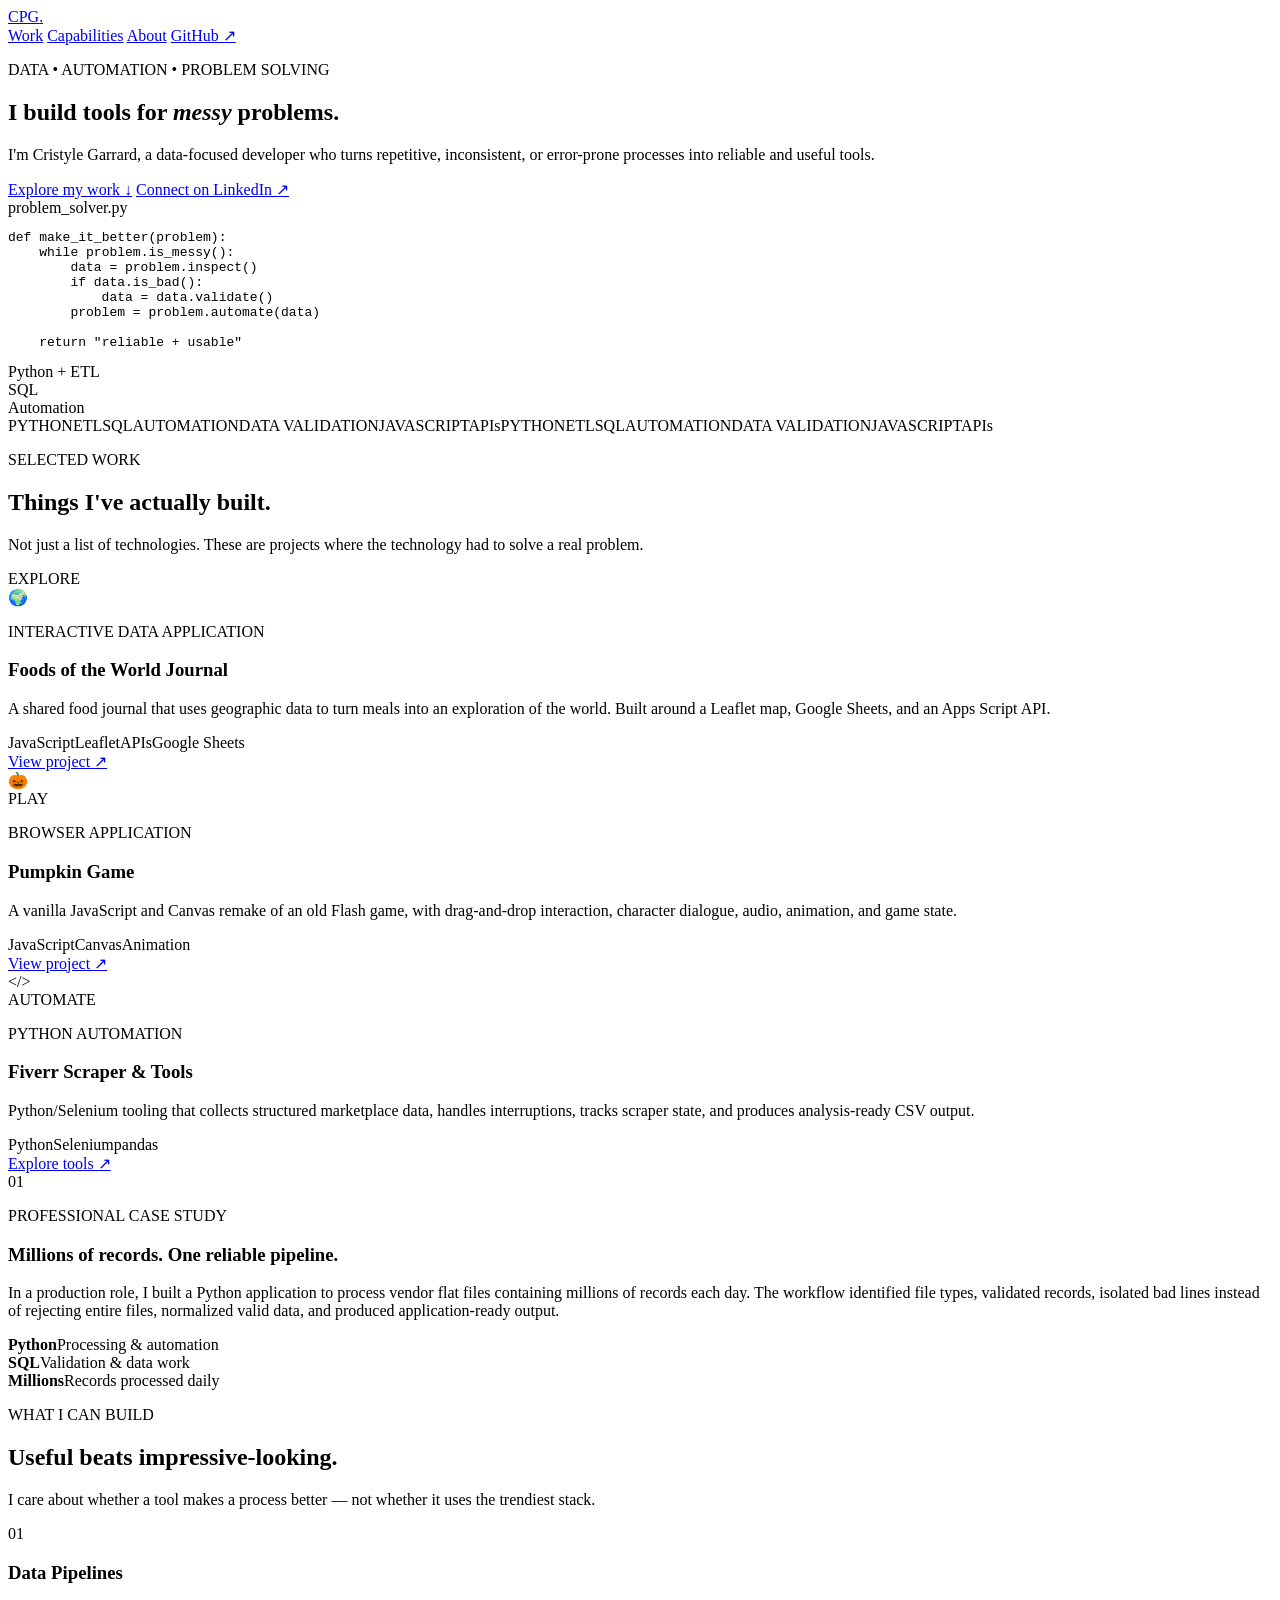
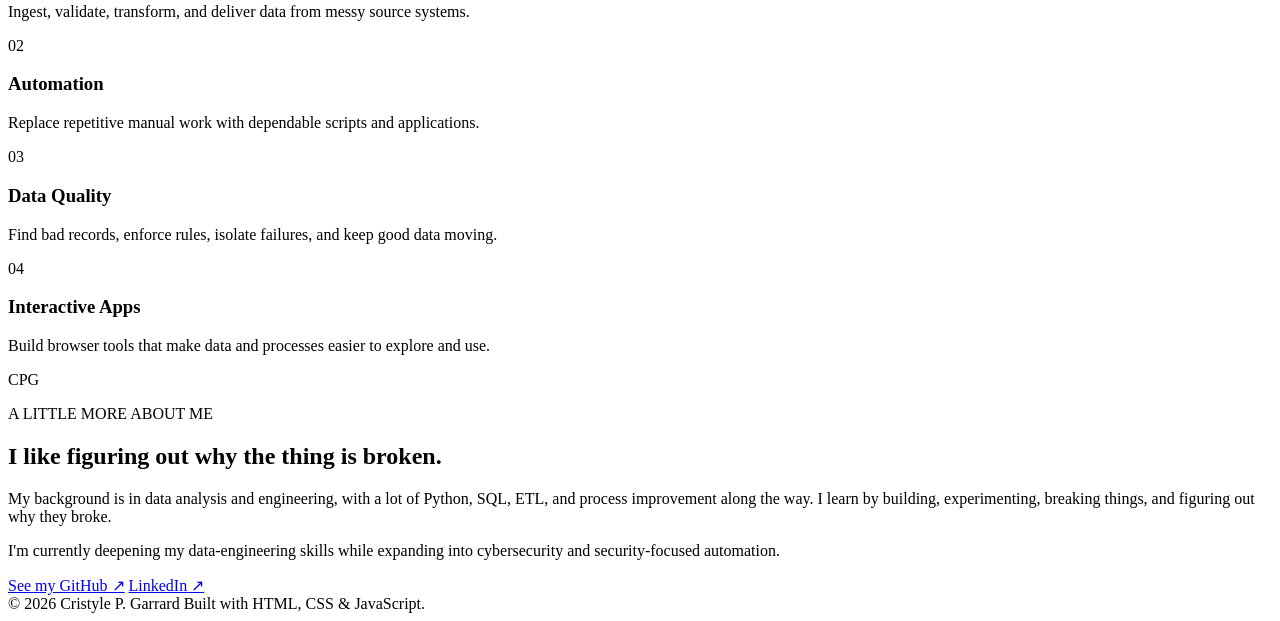
==== index.html @ 69b1bfc8 "Build initial portfolio website structure" ====
<!DOCTYPE html>
<html lang="en">
<head>
  <meta charset="UTF-8">
  <meta name="viewport" content="width=device-width, initial-scale=1.0">
  <meta name="description" content="Portfolio of Cristyle P. Garrard — data engineering, Python, SQL, automation, and interactive applications.">
  <title>Cristyle P. Garrard | Data Engineering & Automation</title>
  <link rel="stylesheet" href="style.css">
</head>
<body>
  <header class="site-header">
    <nav class="nav container" aria-label="Main navigation">
      <a class="brand" href="#top">CPG<span>.</span></a>
      <div class="nav-links">
        <a href="#work">Work</a>
        <a href="#capabilities">Capabilities</a>
        <a href="#about">About</a>
        <a href="https://github.com/CristylePGarrard" target="_blank" rel="noreferrer">GitHub ↗</a>
      </div>
    </nav>
  </header>

  <main id="top">
    <section class="hero container">
      <div class="hero-copy">
        <p class="eyebrow">DATA • AUTOMATION • PROBLEM SOLVING</p>
        <h1>I build tools for <em>messy</em> problems.</h1>
        <p class="hero-text">
          I'm Cristyle Garrard, a data-focused developer who turns repetitive,
          inconsistent, or error-prone processes into reliable and useful tools.
        </p>
        <div class="hero-actions">
          <a class="button primary" href="#work">Explore my work <span>↓</span></a>
          <a class="button secondary" href="https://www.linkedin.com/in/cristylegarrard/" target="_blank" rel="noreferrer">Connect on LinkedIn ↗</a>
        </div>
      </div>

      <div class="hero-visual" aria-hidden="true">
        <div class="terminal">
          <div class="terminal-bar"><i></i><i></i><i></i><span>problem_solver.py</span></div>
          <pre><code><span class="muted">def</span> <span class="function">make_it_better</span>(problem):
    <span class="keyword">while</span> problem.is_messy():
        data = problem.<span class="function">inspect</span>()
        <span class="keyword">if</span> data.is_bad():
            data = data.<span class="function">validate</span>()
        problem = problem.<span class="function">automate</span>(data)

    <span class="keyword">return</span> <span class="string">"reliable + usable"</span></code></pre>
        </div>
        <div class="floating-chip chip-one">Python + ETL</div>
        <div class="floating-chip chip-two">SQL</div>
        <div class="floating-chip chip-three">Automation</div>
      </div>
    </section>

    <section class="ticker" aria-label="Skills">
      <div class="ticker-track">
        <span>PYTHON</span><span>ETL</span><span>SQL</span><span>AUTOMATION</span><span>DATA VALIDATION</span><span>JAVASCRIPT</span><span>APIs</span><span>PYTHON</span><span>ETL</span><span>SQL</span><span>AUTOMATION</span><span>DATA VALIDATION</span><span>JAVASCRIPT</span><span>APIs</span>
      </div>
    </section>

    <section id="work" class="section container">
      <div class="section-heading">
        <p class="eyebrow">SELECTED WORK</p>
        <h2>Things I've actually built.</h2>
        <p>Not just a list of technologies. These are projects where the technology had to solve a real problem.</p>
      </div>

      <div class="project-grid">
        <article class="project-card project-featured">
          <div class="project-art world-art">
            <span class="art-label">EXPLORE</span>
            <div class="map-dots"><span></span><span></span><span></span><span></span><span></span></div>
            <div class="project-icon">🌍</div>
          </div>
          <div class="project-content">
            <p class="project-type">INTERACTIVE DATA APPLICATION</p>
            <h3>Foods of the World Journal</h3>
            <p>A shared food journal that uses geographic data to turn meals into an exploration of the world. Built around a Leaflet map, Google Sheets, and an Apps Script API.</p>
            <div class="tags"><span>JavaScript</span><span>Leaflet</span><span>APIs</span><span>Google Sheets</span></div>
            <a href="https://github.com/CristylePGarrard/FoodsOfTheWorld_Journal" target="_blank" rel="noreferrer" class="text-link">View project <span>↗</span></a>
          </div>
        </article>

        <article class="project-card">
          <div class="project-art pumpkin-art"><div class="project-icon">🎃</div><span class="art-label">PLAY</span></div>
          <div class="project-content">
            <p class="project-type">BROWSER APPLICATION</p>
            <h3>Pumpkin Game</h3>
            <p>A vanilla JavaScript and Canvas remake of an old Flash game, with drag-and-drop interaction, character dialogue, audio, animation, and game state.</p>
            <div class="tags"><span>JavaScript</span><span>Canvas</span><span>Animation</span></div>
            <a href="https://github.com/CristylePGarrard/pumpkin-game" target="_blank" rel="noreferrer" class="text-link">View project <span>↗</span></a>
          </div>
        </article>

        <article class="project-card">
          <div class="project-art python-art"><div class="code-symbol">&lt;/&gt;</div><span class="art-label">AUTOMATE</span></div>
          <div class="project-content">
            <p class="project-type">PYTHON AUTOMATION</p>
            <h3>Fiverr Scraper & Tools</h3>
            <p>Python/Selenium tooling that collects structured marketplace data, handles interruptions, tracks scraper state, and produces analysis-ready CSV output.</p>
            <div class="tags"><span>Python</span><span>Selenium</span><span>pandas</span></div>
            <a href="https://github.com/CristylePGarrard/Portfolio/tree/feature/portfolio-website/python_automation" target="_blank" rel="noreferrer" class="text-link">Explore tools <span>↗</span></a>
          </div>
        </article>
      </div>

      <div class="case-study">
        <div class="case-number">01</div>
        <div>
          <p class="project-type">PROFESSIONAL CASE STUDY</p>
          <h3>Millions of records. One reliable pipeline.</h3>
          <p>
            In a production role, I built a Python application to process vendor flat files
            containing millions of records each day. The workflow identified file types,
            validated records, isolated bad lines instead of rejecting entire files,
            normalized valid data, and produced application-ready output.
          </p>
          <div class="case-stats">
            <div><strong>Python</strong><span>Processing & automation</span></div>
            <div><strong>SQL</strong><span>Validation & data work</span></div>
            <div><strong>Millions</strong><span>Records processed daily</span></div>
          </div>
        </div>
      </div>
    </section>

    <section id="capabilities" class="dark-section">
      <div class="container">
        <div class="section-heading light">
          <p class="eyebrow">WHAT I CAN BUILD</p>
          <h2>Useful beats impressive-looking.</h2>
          <p>I care about whether a tool makes a process better — not whether it uses the trendiest stack.</p>
        </div>
        <div class="capability-grid">
          <div class="capability"><span>01</span><h3>Data Pipelines</h3><p>Ingest, validate, transform, and deliver data from messy source systems.</p></div>
          <div class="capability"><span>02</span><h3>Automation</h3><p>Replace repetitive manual work with dependable scripts and applications.</p></div>
          <div class="capability"><span>03</span><h3>Data Quality</h3><p>Find bad records, enforce rules, isolate failures, and keep good data moving.</p></div>
          <div class="capability"><span>04</span><h3>Interactive Apps</h3><p>Build browser tools that make data and processes easier to explore and use.</p></div>
        </div>
      </div>
    </section>

    <section id="about" class="section container about">
      <div class="about-marker">CPG</div>
      <div>
        <p class="eyebrow">A LITTLE MORE ABOUT ME</p>
        <h2>I like figuring out why the thing is broken.</h2>
        <p>
          My background is in data analysis and engineering, with a lot of Python,
          SQL, ETL, and process improvement along the way. I learn by building,
          experimenting, breaking things, and figuring out why they broke.
        </p>
        <p>
          I'm currently deepening my data-engineering skills while expanding into
          cybersecurity and security-focused automation.
        </p>
        <div class="about-links">
          <a class="button primary" href="https://github.com/CristylePGarrard" target="_blank" rel="noreferrer">See my GitHub ↗</a>
          <a class="button secondary" href="https://www.linkedin.com/in/cristylegarrard/" target="_blank" rel="noreferrer">LinkedIn ↗</a>
        </div>
      </div>
    </section>
  </main>

  <footer class="footer">
    <div class="container footer-inner">
      <span>© 2026 Cristyle P. Garrard</span>
      <span>Built with HTML, CSS & JavaScript.</span>
    </div>
  </footer>
  <script src="script.js"></script>
</body>
</html>
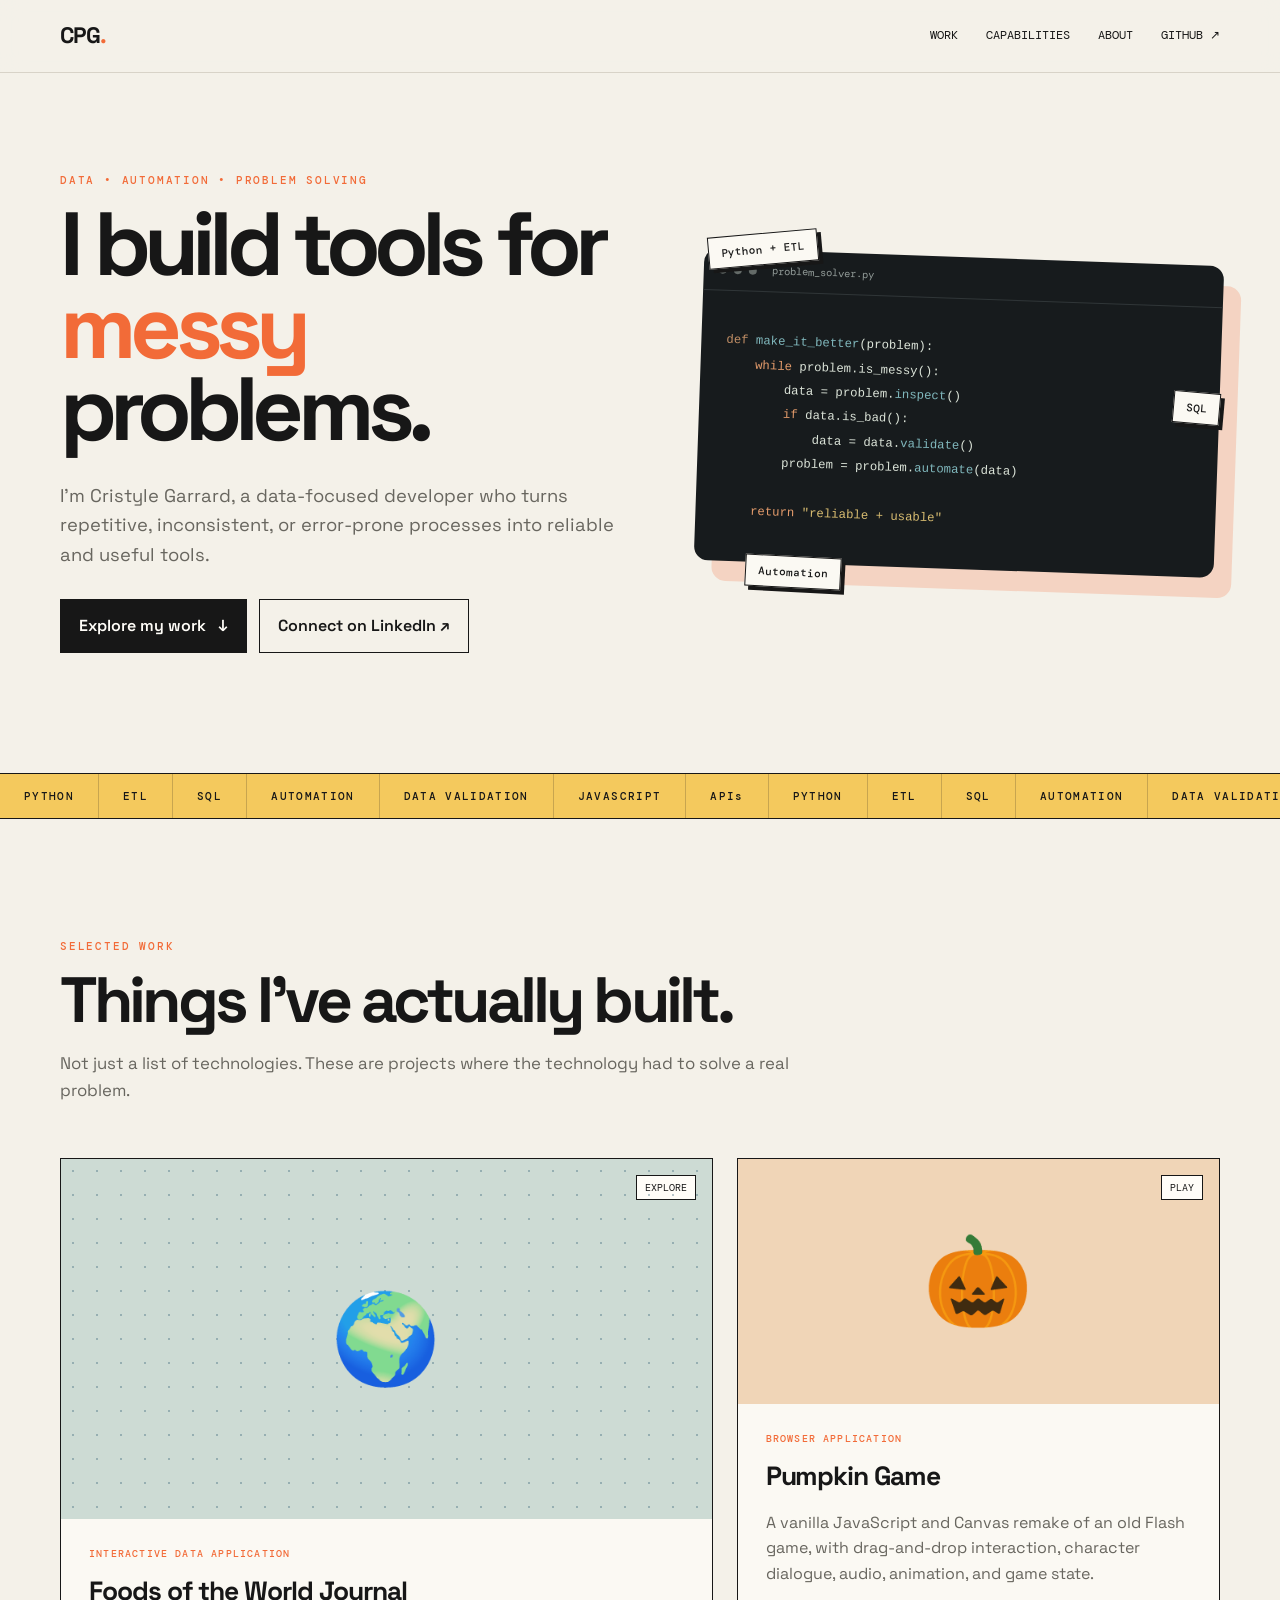
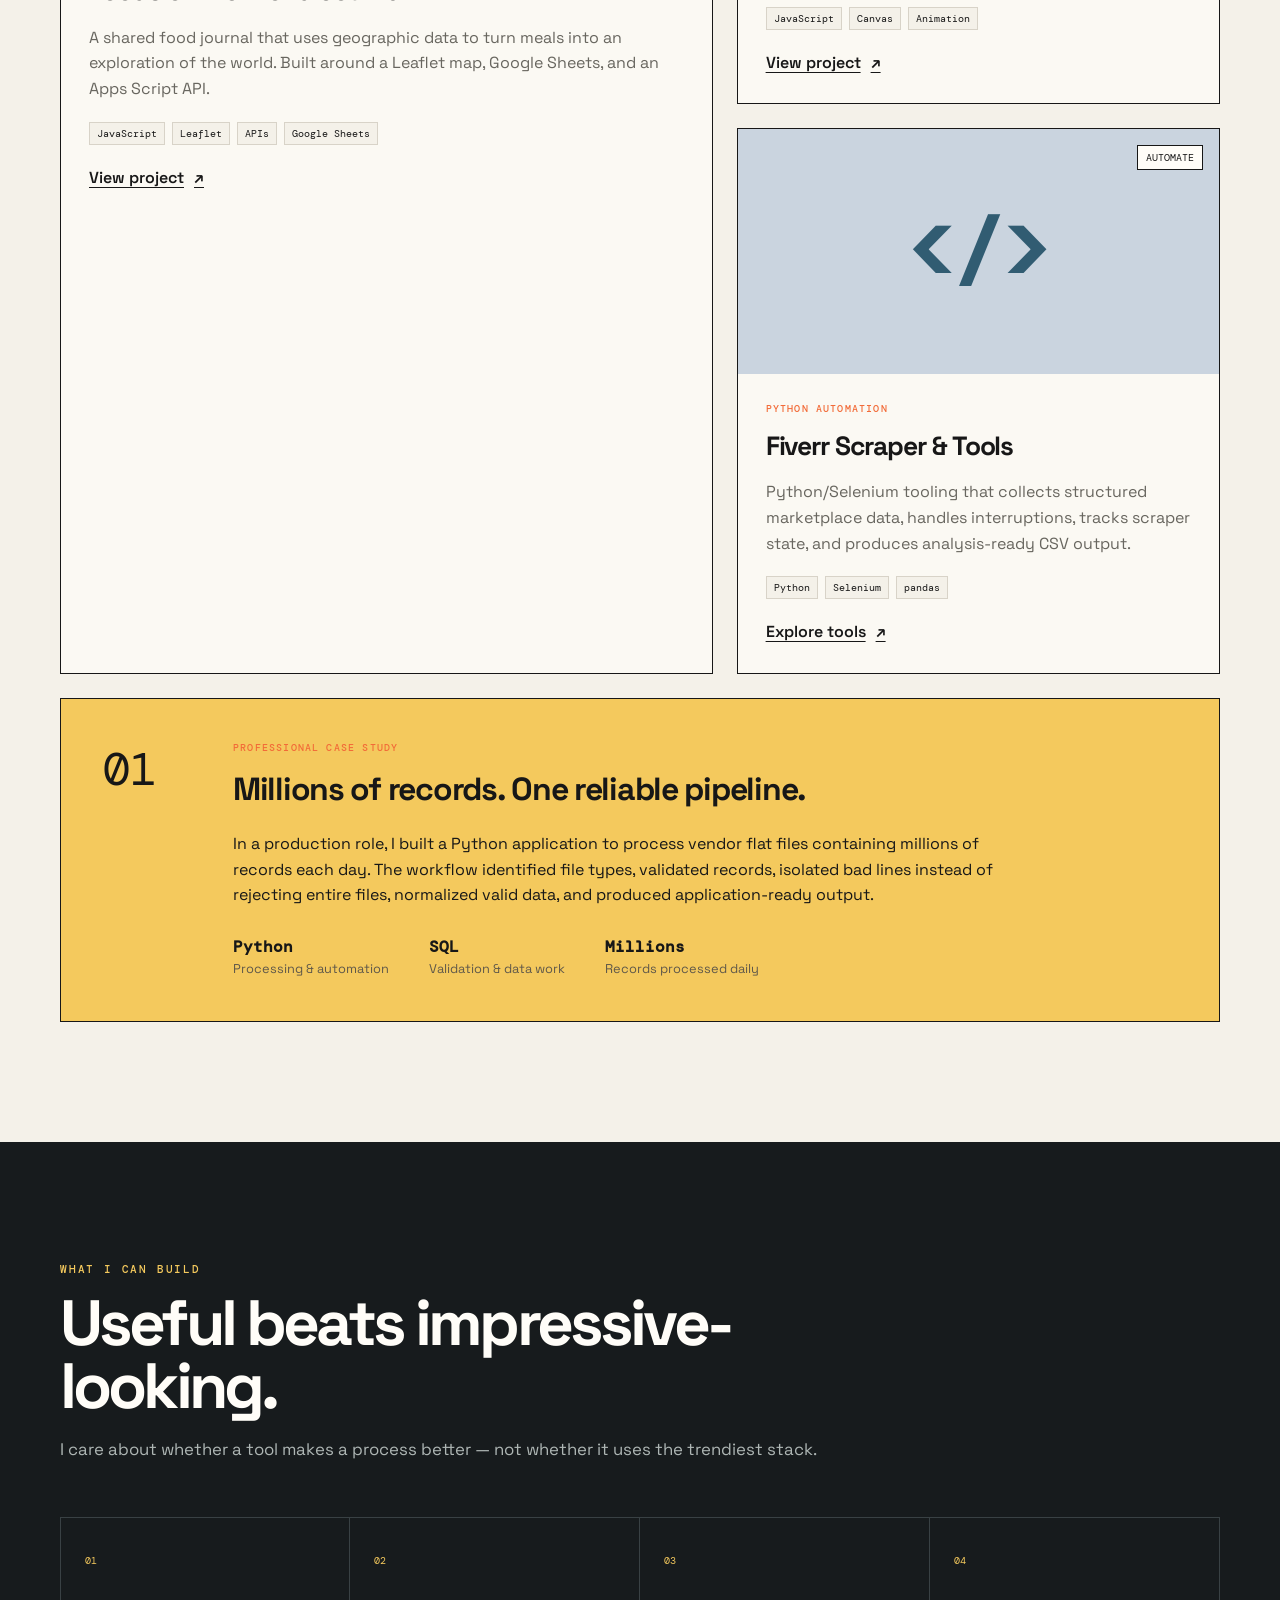
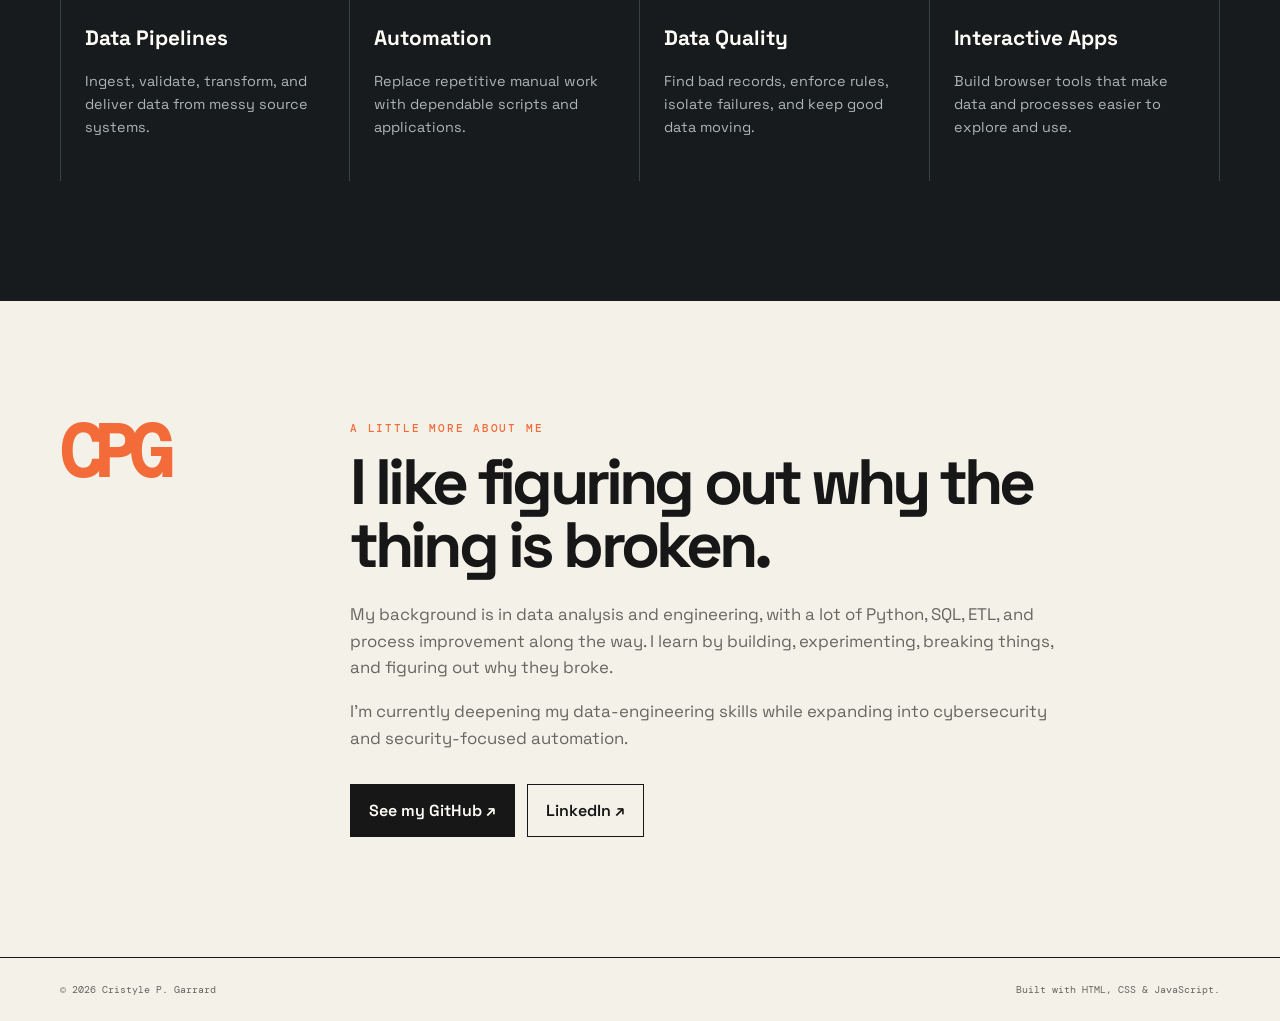
==== commit 45daa094: "Update index.html updated foods of the world with link to gitpages instead of repo" ====
--- a/index.html
+++ b/index.html
@@ -78,7 +78,7 @@
             <h3>Foods of the World Journal</h3>
             <p>A shared food journal that uses geographic data to turn meals into an exploration of the world. Built around a Leaflet map, Google Sheets, and an Apps Script API.</p>
             <div class="tags"><span>JavaScript</span><span>Leaflet</span><span>APIs</span><span>Google Sheets</span></div>
-            <a href="https://github.com/CristylePGarrard/FoodsOfTheWorld_Journal" target="_blank" rel="noreferrer" class="text-link">View project <span>↗</span></a>
+            <a href="https://cristylepgarrard.github.io/catsFood/" target="_blank" rel="noreferrer" class="text-link">View project <span>↗</span></a>
           </div>
         </article>
 
@@ -171,4 +171,4 @@
   </footer>
   <script src="script.js"></script>
 </body>
-</html>+</html>
--- a/style.css
+++ b/style.css
@@ -0,0 +1,148 @@
+@import url('https://fonts.googleapis.com/css2?family=DM+Mono:wght@400;500&family=Space+Grotesk:wght@400;500;600;700&display=swap');
+
+:root {
+  --ink: #171717;
+  --paper: #f4f1e9;
+  --cream: #fbf9f3;
+  --orange: #f26b38;
+  --yellow: #f4c95d;
+  --blue: #315c72;
+  --line: #d8d3c8;
+  --muted: #68665f;
+  --dark: #171b1d;
+  --white: #fffdf8;
+  --mono: "DM Mono", monospace;
+  --sans: "Space Grotesk", sans-serif;
+}
+
+* { box-sizing: border-box; }
+html { scroll-behavior: smooth; }
+body { margin: 0; color: var(--ink); background: var(--paper); font-family: var(--sans); line-height: 1.6; }
+a { color: inherit; }
+.container { width: min(1160px, calc(100% - 48px)); margin: 0 auto; }
+
+.site-header { position: sticky; top: 0; z-index: 20; background: rgba(244,241,233,.92); backdrop-filter: blur(12px); border-bottom: 1px solid var(--line); }
+.nav { height: 72px; display: flex; align-items: center; justify-content: space-between; }
+.brand { font-size: 1.4rem; font-weight: 700; text-decoration: none; letter-spacing: -.05em; }
+.brand span { color: var(--orange); }
+.nav-links { display: flex; gap: 28px; font-family: var(--mono); font-size: .75rem; text-transform: uppercase; }
+.nav-links a { text-decoration: none; }
+.nav-links a:hover { color: var(--orange); }
+
+.hero { min-height: 700px; display: grid; grid-template-columns: 1.05fr .95fr; gap: 60px; align-items: center; padding-top: 70px; padding-bottom: 90px; }
+.eyebrow { margin: 0 0 16px; color: var(--orange); font: 500 .7rem var(--mono); letter-spacing: .16em; }
+.hero h1 { max-width: 720px; margin: 0; font-size: clamp(3.7rem, 7vw, 6.7rem); line-height: .92; letter-spacing: -.075em; }
+.hero h1 em { color: var(--orange); font-style: normal; }
+.hero-text { max-width: 600px; margin: 30px 0; font-size: 1.15rem; color: var(--muted); }
+.hero-actions, .about-links { display: flex; gap: 12px; flex-wrap: wrap; }
+.button { display: inline-flex; align-items: center; gap: 12px; padding: 13px 18px; border: 1px solid var(--ink); text-decoration: none; font-weight: 600; transition: transform .2s, box-shadow .2s, background .2s; }
+.button:hover { transform: translate(-3px, -3px); box-shadow: 4px 4px 0 var(--ink); }
+.button.primary { color: var(--white); background: var(--ink); }
+.button.secondary { background: transparent; }
+
+.hero-visual { position: relative; min-height: 430px; display: grid; place-items: center; }
+.terminal { width: min(100%, 520px); background: var(--dark); color: #dce4d9; border-radius: 14px; box-shadow: 18px 20px 0 rgba(242,107,56,.22); transform: rotate(2deg); overflow: hidden; }
+.terminal-bar { height: 42px; display: flex; align-items: center; gap: 7px; padding: 0 15px; border-bottom: 1px solid #303638; color: #929b98; font: .65rem var(--mono); }
+.terminal-bar i { width: 8px; height: 8px; border-radius: 50%; background: #646b68; }
+.terminal-bar span { margin-left: 8px; }
+.terminal pre { padding: 25px; overflow-x: auto; font: .77rem/1.9 var(--mono); }
+.terminal .muted { color: #c28f66; }
+.terminal .function { color: #80b8bd; }
+.terminal .keyword { color: #e39b6b; }
+.terminal .string { color: #d9bd71; }
+.floating-chip { position: absolute; padding: 8px 12px; border: 1px solid var(--ink); background: var(--cream); box-shadow: 4px 4px 0 var(--ink); font: 500 .68rem var(--mono); }
+.chip-one { top: 35px; left: 2%; transform: rotate(-5deg); }
+.chip-two { right: 0; top: 45%; transform: rotate(5deg); }
+.chip-three { bottom: 40px; left: 9%; transform: rotate(3deg); }
+
+.ticker { overflow: hidden; border-top: 1px solid var(--ink); border-bottom: 1px solid var(--ink); background: var(--yellow); }
+.ticker-track { display: flex; width: max-content; animation: ticker 28s linear infinite; }
+.ticker span { padding: 15px 24px; font: 500 .7rem var(--mono); letter-spacing: .12em; border-right: 1px solid rgba(23,23,23,.2); }
+@keyframes ticker { to { transform: translateX(-50%); } }
+
+.section { padding-top: 120px; padding-bottom: 120px; }
+.section-heading { max-width: 760px; margin-bottom: 55px; }
+.section-heading h2 { margin: 0 0 18px; font-size: clamp(2.5rem, 5vw, 4.7rem); line-height: .98; letter-spacing: -.06em; }
+.section-heading p:last-child { margin: 0; color: var(--muted); font-size: 1.05rem; }
+
+.project-grid { display: grid; grid-template-columns: 1.35fr 1fr; gap: 24px; }
+.project-card { border: 1px solid var(--ink); background: var(--cream); display: flex; flex-direction: column; }
+.project-featured { grid-row: span 2; }
+.project-art { position: relative; min-height: 245px; display: grid; place-items: center; overflow: hidden; }
+.project-featured .project-art { min-height: 360px; }
+.world-art { background: #cddbd4; }
+.pumpkin-art { background: #f0d5b7; }
+.python-art { background: #cad4df; }
+.project-icon { font-size: 5.5rem; filter: grayscale(.1); transition: transform .35s; }
+.project-card:hover .project-icon { transform: scale(1.15) rotate(-4deg); }
+.art-label { position: absolute; top: 16px; right: 16px; padding: 5px 8px; border: 1px solid var(--ink); background: var(--white); font: .6rem var(--mono); }
+.map-dots { position: absolute; inset: 0; opacity: .35; background-image: radial-gradient(circle, var(--blue) 1px, transparent 1.5px); background-size: 24px 24px; }
+.code-symbol { font: 700 5rem var(--mono); color: var(--blue); }
+.project-content { padding: 28px; }
+.project-type { margin: 0 0 10px; color: var(--orange); font: 500 .62rem var(--mono); letter-spacing: .12em; }
+.project-content h3 { margin: 0 0 12px; font-size: 1.65rem; letter-spacing: -.04em; }
+.project-content p:not(.project-type) { color: var(--muted); margin-top: 0; }
+.tags { display: flex; flex-wrap: wrap; gap: 7px; margin: 20px 0; }
+.tags span { padding: 4px 7px; background: var(--paper); border: 1px solid var(--line); font: .62rem var(--mono); }
+.text-link { display: inline-flex; gap: 10px; font-weight: 600; text-decoration-thickness: 1px; text-underline-offset: 4px; }
+.text-link:hover { color: var(--orange); }
+
+.case-study { margin-top: 24px; display: grid; grid-template-columns: 100px 1fr; gap: 30px; padding: 42px; border: 1px solid var(--ink); background: var(--yellow); }
+.case-number { font: 2.8rem var(--mono); }
+.case-study h3 { margin: 0 0 15px; font-size: 2rem; letter-spacing: -.04em; }
+.case-study p { max-width: 800px; }
+.case-stats { display: flex; gap: 40px; margin-top: 28px; flex-wrap: wrap; }
+.case-stats div { display: grid; gap: 2px; }
+.case-stats strong { font: 600 1rem var(--mono); }
+.case-stats span { color: #5f584a; font-size: .8rem; }
+
+.dark-section { padding: 120px 0; color: var(--white); background: var(--dark); }
+.light .eyebrow { color: var(--yellow); }
+.light h2 { color: var(--white); }
+.light p:last-child { color: #aeb6b4; }
+.capability-grid { display: grid; grid-template-columns: repeat(4, 1fr); border-top: 1px solid #394144; }
+.capability { min-height: 260px; padding: 28px 24px; border-right: 1px solid #394144; }
+.capability:first-child { border-left: 1px solid #394144; }
+.capability span { font: .65rem var(--mono); color: var(--yellow); }
+.capability h3 { margin: 50px 0 12px; font-size: 1.3rem; }
+.capability p { color: #aeb6b4; font-size: .9rem; }
+
+.about { display: grid; grid-template-columns: 220px 1fr; gap: 70px; align-items: start; }
+.about-marker { font: 700 4.5rem/.9 var(--mono); color: var(--orange); letter-spacing: -.12em; }
+.about h2 { max-width: 760px; margin: 0 0 24px; font-size: clamp(2.4rem, 5vw, 4.5rem); line-height: .98; letter-spacing: -.06em; }
+.about p:not(.eyebrow) { max-width: 720px; color: var(--muted); font-size: 1.05rem; }
+.about-links { margin-top: 32px; }
+
+.footer { border-top: 1px solid var(--ink); padding: 25px 0; font: .65rem var(--mono); }
+.footer-inner { display: flex; justify-content: space-between; gap: 20px; color: var(--muted); }
+
+@media (max-width: 850px) {
+  .hero { grid-template-columns: 1fr; min-height: auto; padding-top: 70px; }
+  .hero-visual { min-height: 360px; }
+  .project-grid { grid-template-columns: 1fr; }
+  .project-featured { grid-row: auto; }
+  .project-featured .project-art { min-height: 280px; }
+  .capability-grid { grid-template-columns: 1fr 1fr; }
+  .capability:nth-child(3) { border-left: 1px solid #394144; }
+  .capability:nth-child(4) { border-top: 1px solid #394144; }
+  .about { grid-template-columns: 1fr; gap: 25px; }
+}
+@media (max-width: 600px) {
+  .container { width: min(100% - 30px, 1160px); }
+  .nav-links a:nth-child(-n+2) { display: none; }
+  .hero h1 { font-size: 3.5rem; }
+  .terminal pre { font-size: .65rem; padding: 18px; }
+  .floating-chip { display: none; }
+  .section, .dark-section { padding-top: 80px; padding-bottom: 80px; }
+  .case-study { grid-template-columns: 1fr; padding: 28px; }
+  .case-number { font-size: 2rem; }
+  .capability-grid { grid-template-columns: 1fr; }
+  .capability, .capability:first-child, .capability:nth-child(3) { border-left: 1px solid #394144; border-right: 1px solid #394144; }
+  .capability:nth-child(2) { border-top: 1px solid #394144; }
+  .footer-inner { flex-direction: column; }
+}
+@media (prefers-reduced-motion: reduce) {
+  html { scroll-behavior: auto; }
+  .ticker-track { animation: none; }
+  .button, .project-icon { transition: none; }
+}
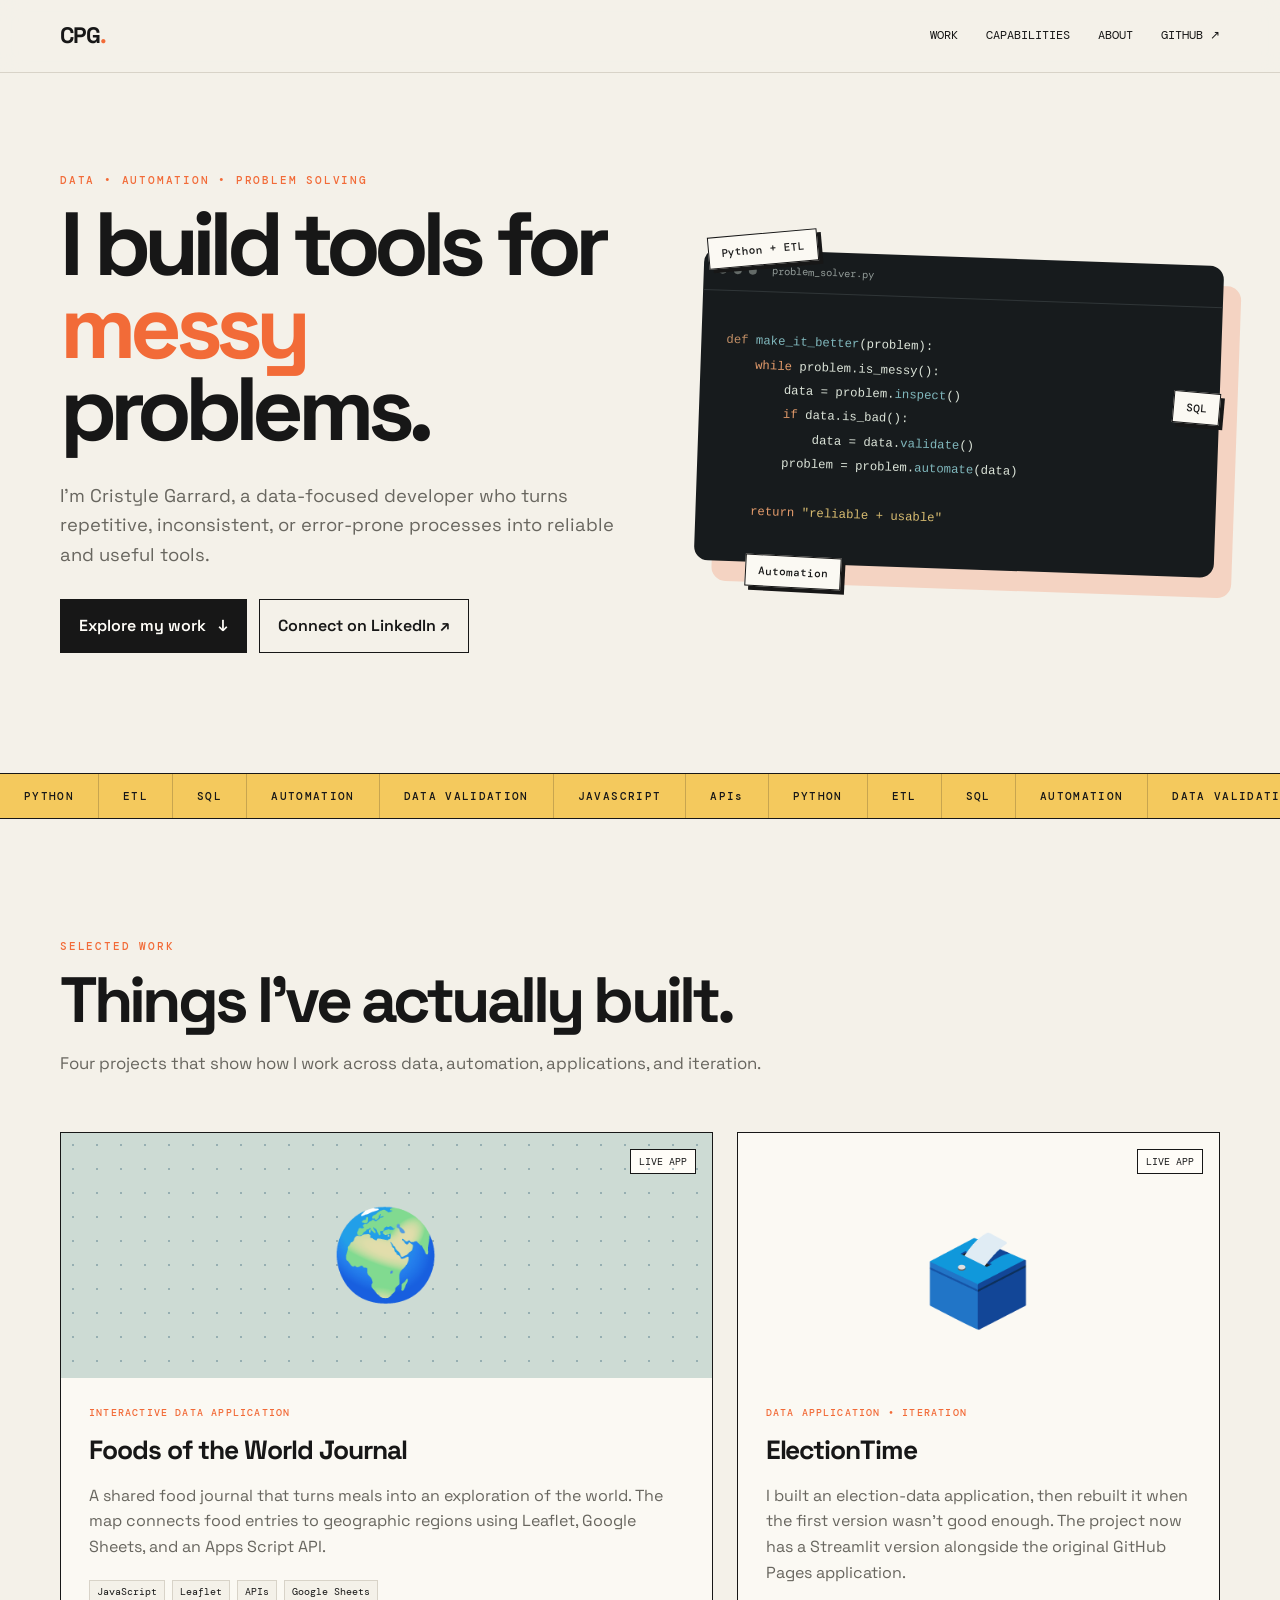
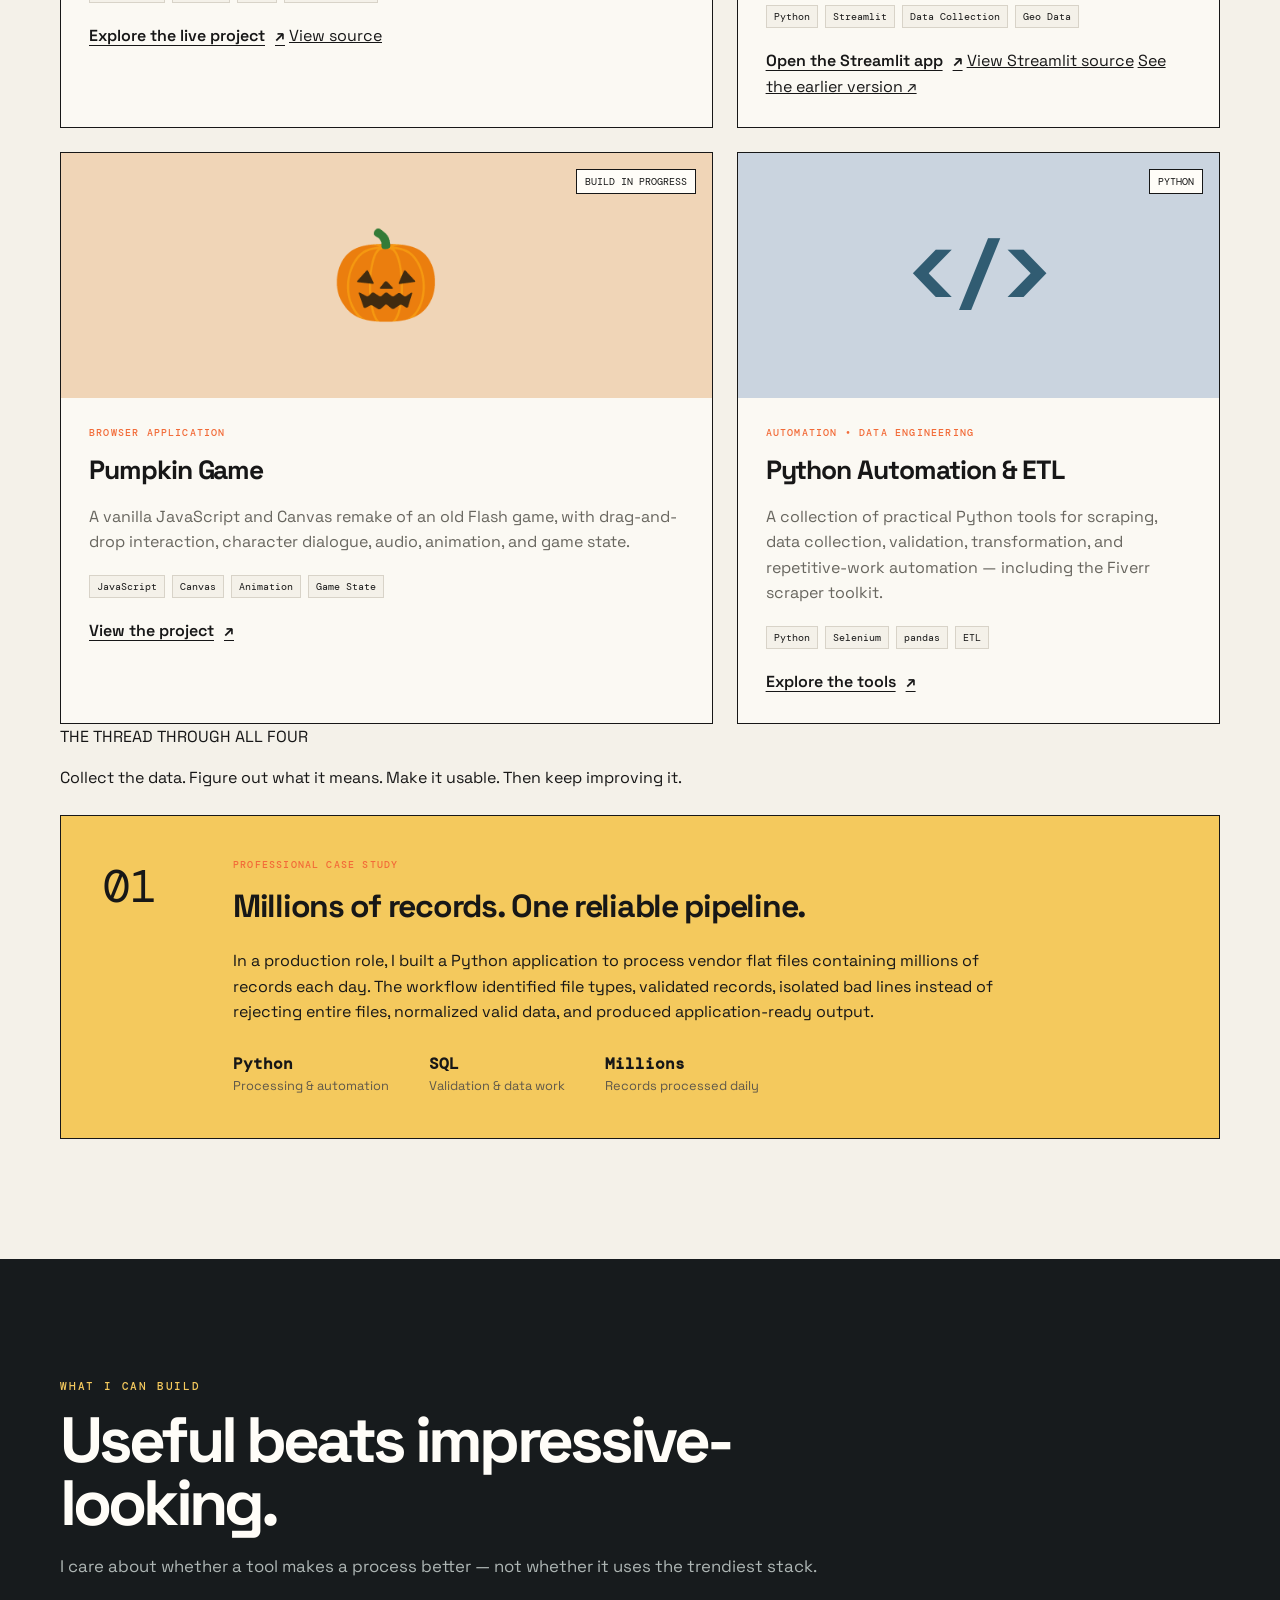
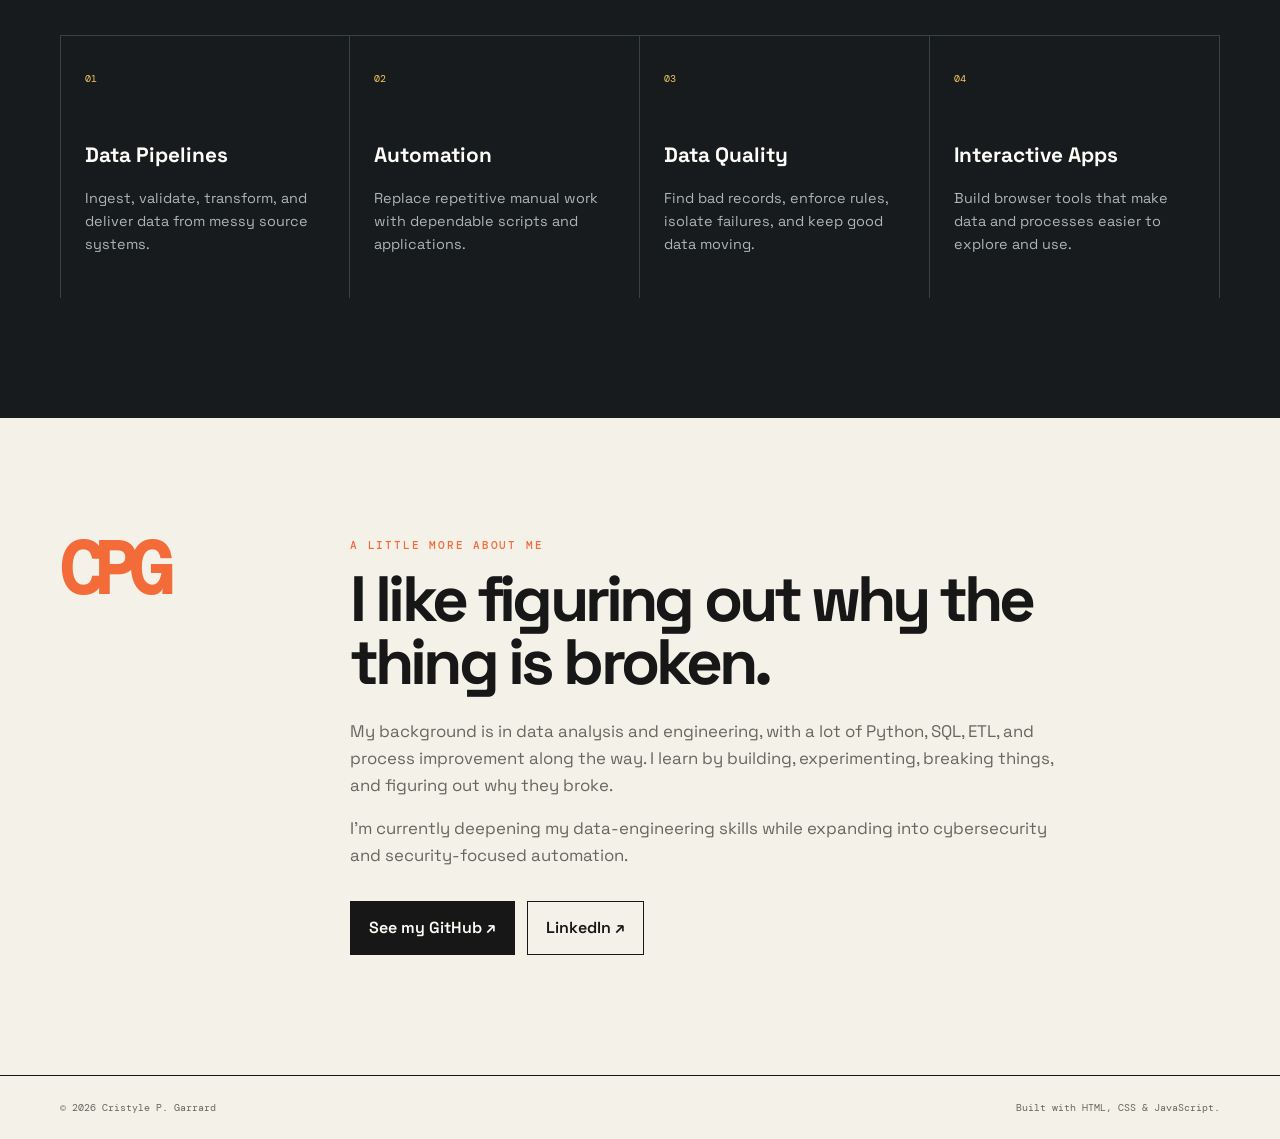
==== commit 6736b9bd: "Rework featured projects around four portfolio products" ====
--- a/index.html
+++ b/index.html
@@ -63,46 +63,83 @@
       <div class="section-heading">
         <p class="eyebrow">SELECTED WORK</p>
         <h2>Things I've actually built.</h2>
-        <p>Not just a list of technologies. These are projects where the technology had to solve a real problem.</p>
+        <p>Four projects that show how I work across data, automation, applications, and iteration.</p>
       </div>
 
       <div class="project-grid">
-        <article class="project-card project-featured">
+        <article class="project-card project-flagship">
           <div class="project-art world-art">
-            <span class="art-label">EXPLORE</span>
+            <span class="art-label">LIVE APP</span>
             <div class="map-dots"><span></span><span></span><span></span><span></span><span></span></div>
             <div class="project-icon">🌍</div>
           </div>
           <div class="project-content">
             <p class="project-type">INTERACTIVE DATA APPLICATION</p>
             <h3>Foods of the World Journal</h3>
-            <p>A shared food journal that uses geographic data to turn meals into an exploration of the world. Built around a Leaflet map, Google Sheets, and an Apps Script API.</p>
+            <p>A shared food journal that turns meals into an exploration of the world. The map connects food entries to geographic regions using Leaflet, Google Sheets, and an Apps Script API.</p>
             <div class="tags"><span>JavaScript</span><span>Leaflet</span><span>APIs</span><span>Google Sheets</span></div>
-            <a href="https://cristylepgarrard.github.io/catsFood/" target="_blank" rel="noreferrer" class="text-link">View project <span>↗</span></a>
+            <div class="project-links">
+              <a href="https://cristylepgarrard.github.io/catsFood/" target="_blank" rel="noreferrer" class="text-link">Explore the live project <span>↗</span></a>
+              <a href="https://github.com/CristylePGarrard/FoodsOfTheWorld_Journal" target="_blank" rel="noreferrer" class="source-link">View source</a>
+            </div>
+          </div>
+        </article>
+
+        <article class="project-card project-flagship">
+          <div class="project-art election-art">
+            <span class="art-label">LIVE APP</span>
+            <div class="district-shapes"><i></i><i></i><i></i><i></i><i></i></div>
+            <div class="project-icon">🗳️</div>
+          </div>
+          <div class="project-content">
+            <p class="project-type">DATA APPLICATION • ITERATION</p>
+            <h3>ElectionTime</h3>
+            <p>I built an election-data application, then rebuilt it when the first version wasn't good enough. The project now has a Streamlit version alongside the original GitHub Pages application.</p>
+            <div class="tags"><span>Python</span><span>Streamlit</span><span>Data Collection</span><span>Geo Data</span></div>
+            <div class="project-links project-links-stack">
+              <a href="https://cristylepgarrard-electiontime-streamlitapp-app-l2znfv.streamlit.app" target="_blank" rel="noreferrer" class="text-link">Open the Streamlit app <span>↗</span></a>
+              <a href="https://github.com/CristylePGarrard/ElectionTime_StreamlitApp" target="_blank" rel="noreferrer" class="source-link">View Streamlit source</a>
+              <a href="https://cristylepgarrard.github.io/ElectionTime/state_senate.html" target="_blank" rel="noreferrer" class="source-link">See the earlier version ↗</a>
+            </div>
           </div>
         </article>
 
         <article class="project-card">
-          <div class="project-art pumpkin-art"><div class="project-icon">🎃</div><span class="art-label">PLAY</span></div>
+          <div class="project-art pumpkin-art">
+            <span class="art-label">BUILD IN PROGRESS</span>
+            <div class="project-icon">🎃</div>
+          </div>
           <div class="project-content">
             <p class="project-type">BROWSER APPLICATION</p>
             <h3>Pumpkin Game</h3>
             <p>A vanilla JavaScript and Canvas remake of an old Flash game, with drag-and-drop interaction, character dialogue, audio, animation, and game state.</p>
-            <div class="tags"><span>JavaScript</span><span>Canvas</span><span>Animation</span></div>
-            <a href="https://github.com/CristylePGarrard/pumpkin-game" target="_blank" rel="noreferrer" class="text-link">View project <span>↗</span></a>
+            <div class="tags"><span>JavaScript</span><span>Canvas</span><span>Animation</span><span>Game State</span></div>
+            <div class="project-links">
+              <a href="https://github.com/CristylePGarrard/pumpkin-game" target="_blank" rel="noreferrer" class="text-link">View the project <span>↗</span></a>
+            </div>
           </div>
         </article>
 
         <article class="project-card">
-          <div class="project-art python-art"><div class="code-symbol">&lt;/&gt;</div><span class="art-label">AUTOMATE</span></div>
-          <div class="project-content">
-            <p class="project-type">PYTHON AUTOMATION</p>
-            <h3>Fiverr Scraper & Tools</h3>
-            <p>Python/Selenium tooling that collects structured marketplace data, handles interruptions, tracks scraper state, and produces analysis-ready CSV output.</p>
-            <div class="tags"><span>Python</span><span>Selenium</span><span>pandas</span></div>
-            <a href="https://github.com/CristylePGarrard/Portfolio/tree/feature/portfolio-website/python_automation" target="_blank" rel="noreferrer" class="text-link">Explore tools <span>↗</span></a>
-          </div>
-        </article>
+          <div class="project-art python-art">
+            <span class="art-label">PYTHON</span>
+            <div class="code-symbol">&lt;/&gt;</div>
+          </div>
+          <div class="project-content">
+            <p class="project-type">AUTOMATION • DATA ENGINEERING</p>
+            <h3>Python Automation & ETL</h3>
+            <p>A collection of practical Python tools for scraping, data collection, validation, transformation, and repetitive-work automation — including the Fiverr scraper toolkit.</p>
+            <div class="tags"><span>Python</span><span>Selenium</span><span>pandas</span><span>ETL</span></div>
+            <div class="project-links">
+              <a href="https://github.com/CristylePGarrard/Portfolio/tree/feature/portfolio-website/python_automation" target="_blank" rel="noreferrer" class="text-link">Explore the tools <span>↗</span></a>
+            </div>
+          </div>
+        </article>
+      </div>
+
+      <div class="work-note">
+        <span>THE THREAD THROUGH ALL FOUR</span>
+        <p>Collect the data. Figure out what it means. Make it usable. Then keep improving it.</p>
       </div>
 
       <div class="case-study">
@@ -171,4 +208,4 @@
   </footer>
   <script src="script.js"></script>
 </body>
-</html>
+</html>
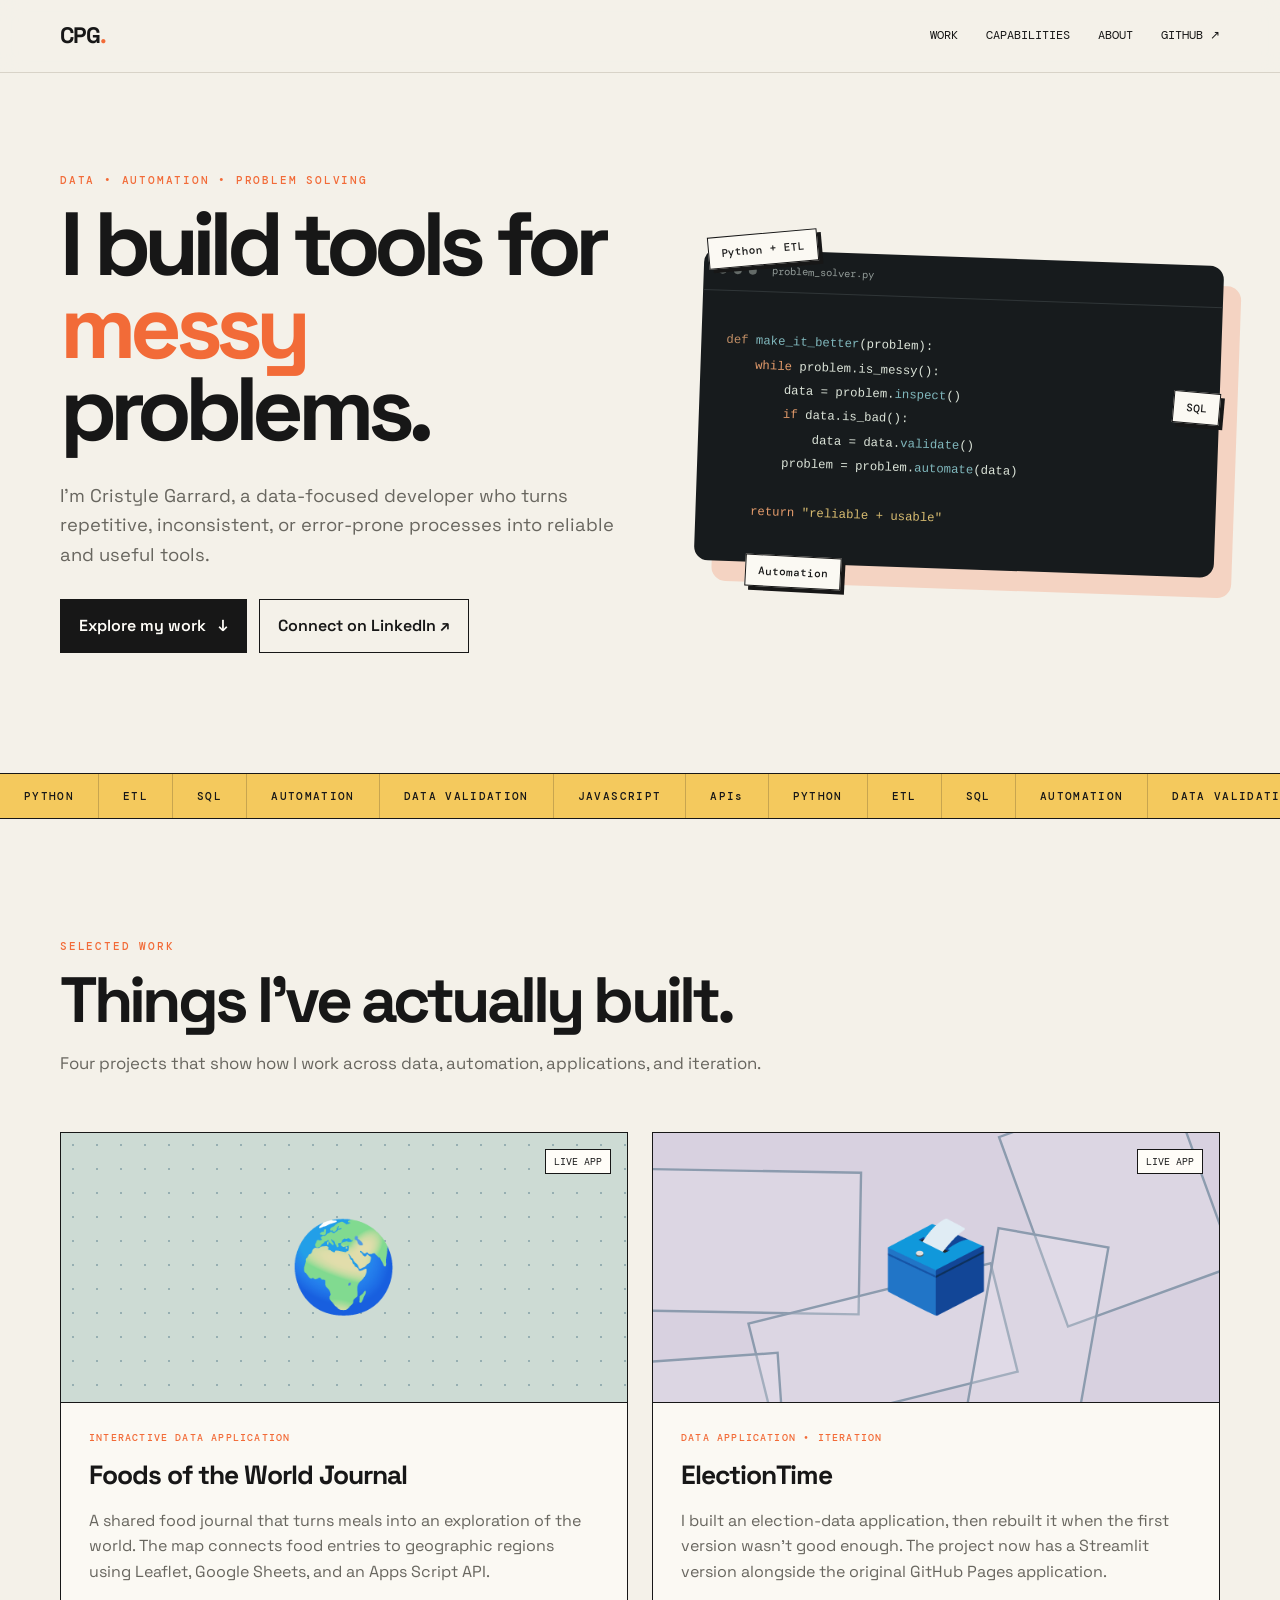
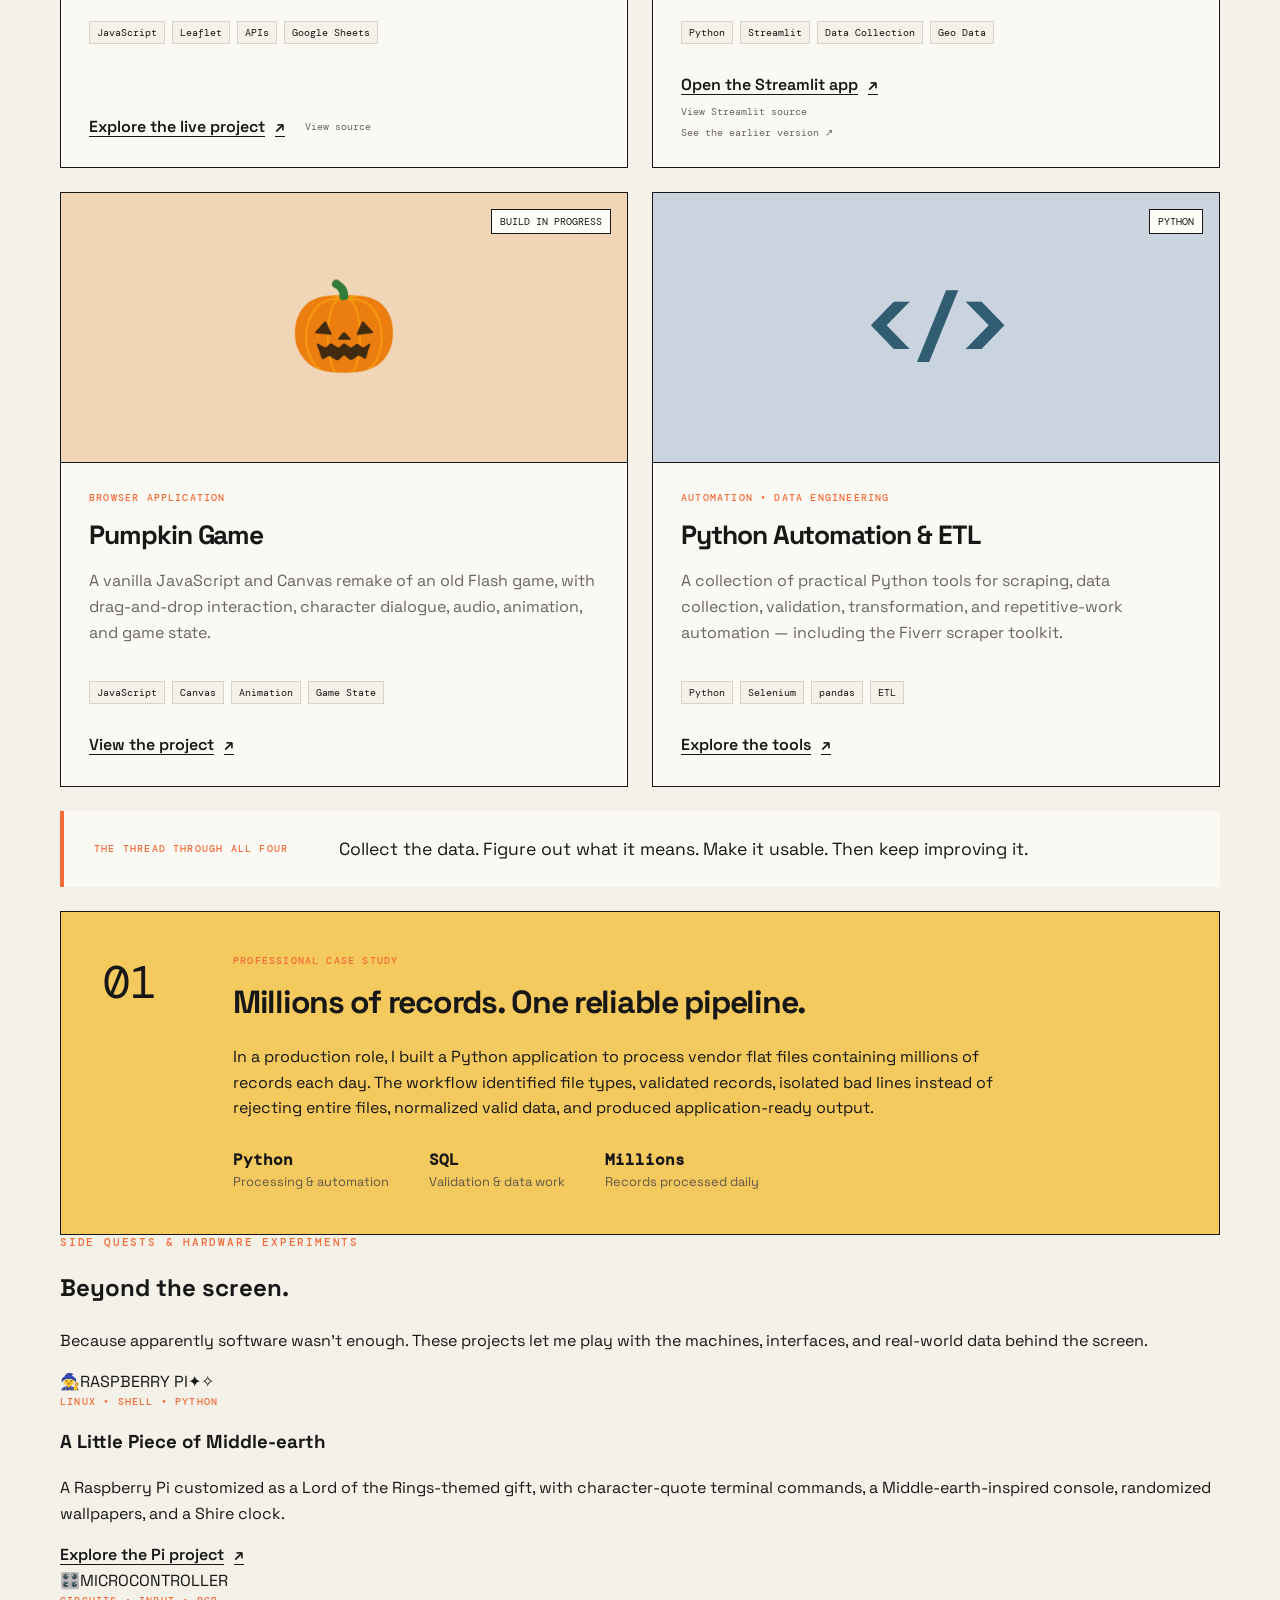
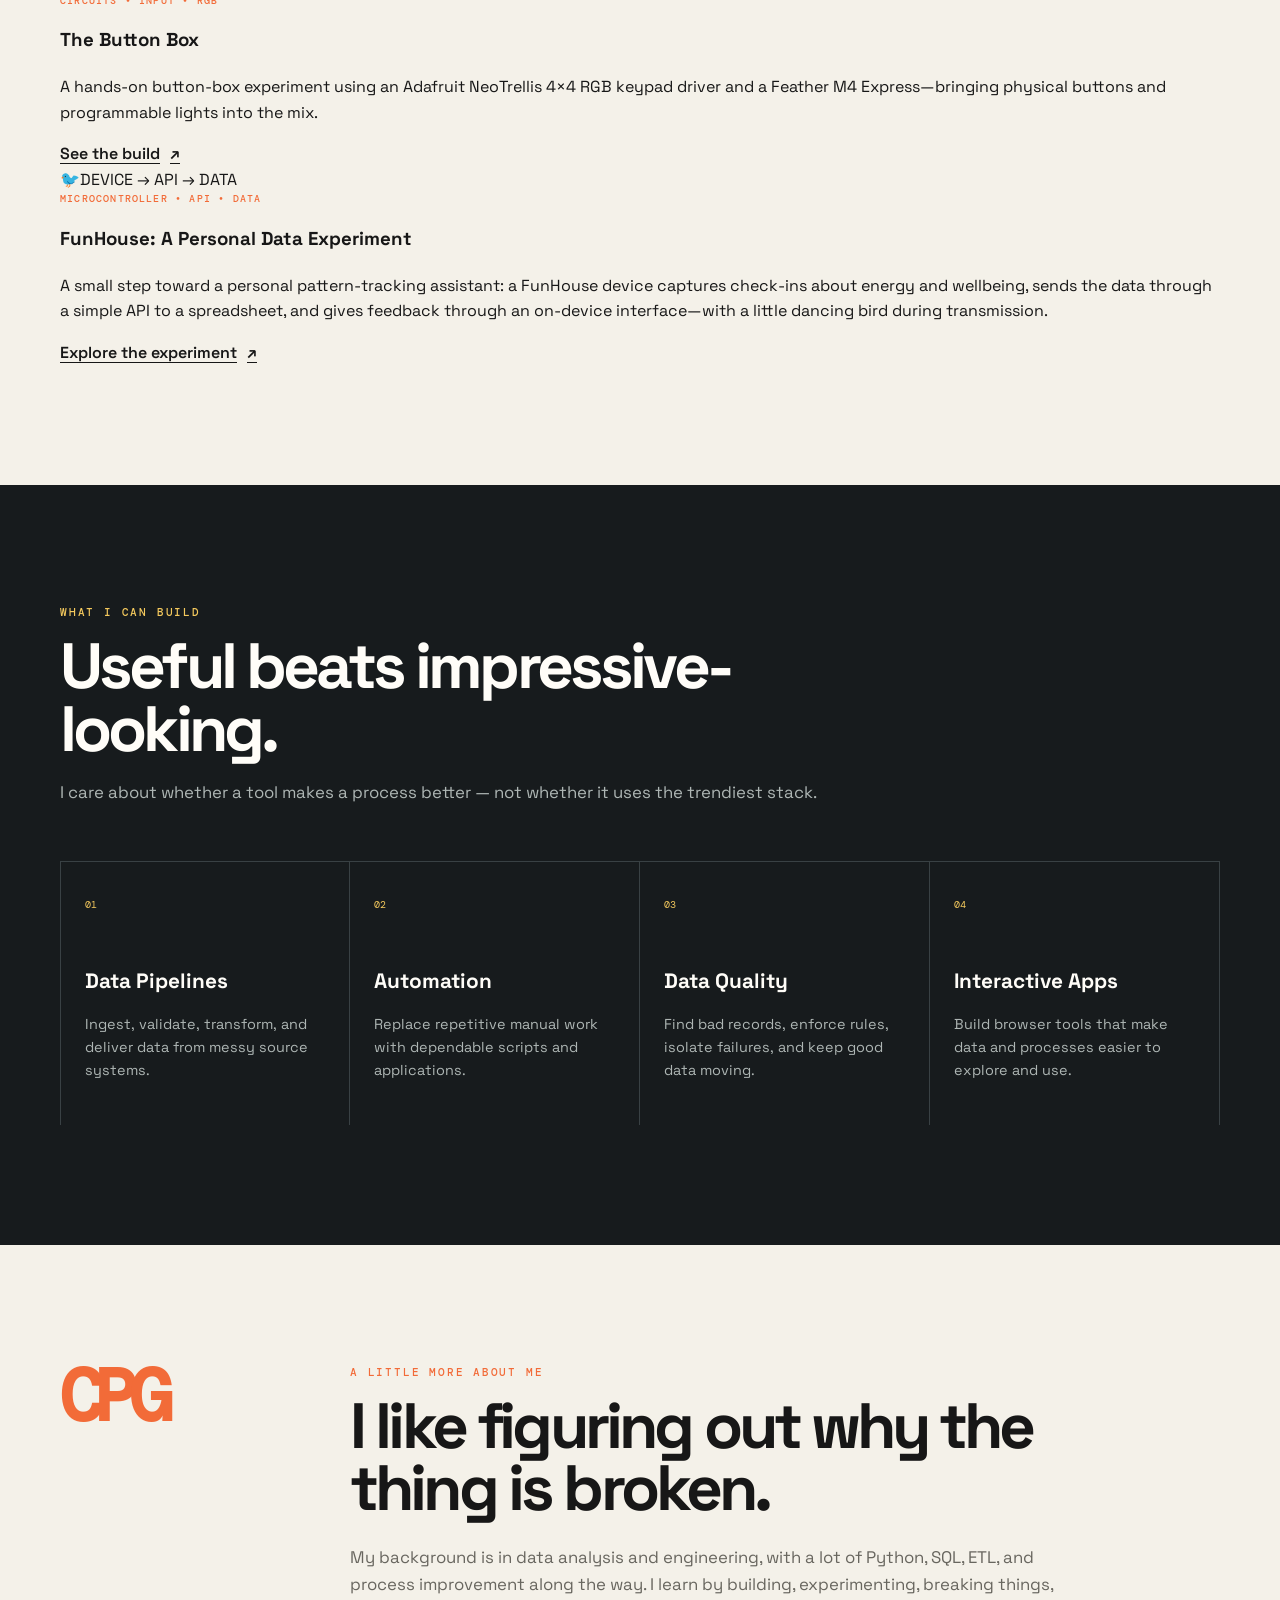
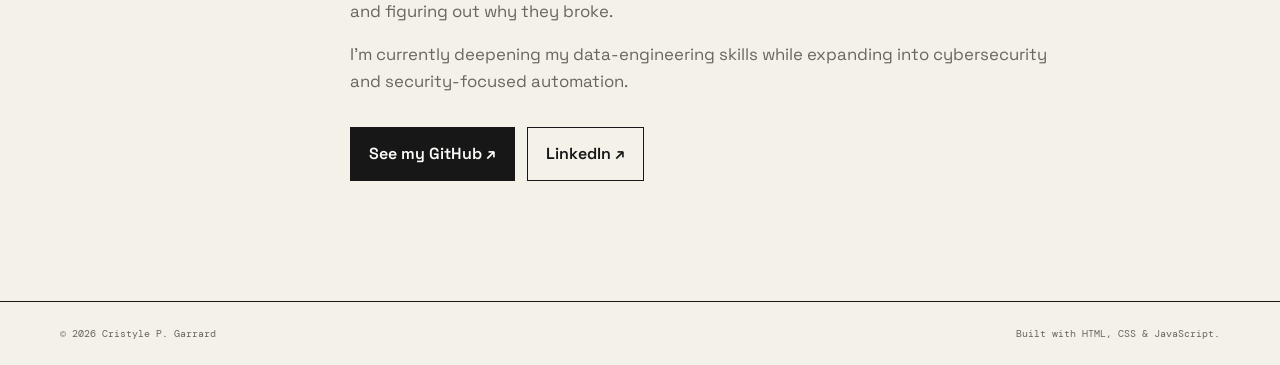
==== commit 7218fbca: "Add Beyond the Screen maker projects section" ====
--- a/index.html
+++ b/index.html
@@ -160,6 +160,47 @@
           </div>
         </div>
       </div>
+
+      <section class="maker-section" aria-labelledby="maker-heading">
+        <div class="maker-heading">
+          <div>
+            <p class="eyebrow">SIDE QUESTS & HARDWARE EXPERIMENTS</p>
+            <h2 id="maker-heading">Beyond the screen.</h2>
+          </div>
+          <p>Because apparently software wasn't enough. These projects let me play with the machines, interfaces, and real-world data behind the screen.</p>
+        </div>
+        <div class="maker-grid">
+          <article class="maker-card maker-middle-earth">
+            <div class="maker-art" aria-hidden="true"><span class="maker-emoji">🧙</span><span class="maker-art-label">RASPBERRY PI</span><span class="maker-orbit orbit-one">✦</span><span class="maker-orbit orbit-two">✧</span></div>
+            <div class="maker-content">
+              <p class="project-type">LINUX • SHELL • PYTHON</p>
+              <h3>A Little Piece of Middle-earth</h3>
+              <p>A Raspberry Pi customized as a Lord of the Rings-themed gift, with character-quote terminal commands, a Middle-earth-inspired console, randomized wallpapers, and a Shire clock.</p>
+              <a class="text-link" href="https://github.com/CristylePGarrard/project_lotr_pi" target="_blank" rel="noreferrer">Explore the Pi project <span>↗</span></a>
+            </div>
+          </article>
+
+          <article class="maker-card maker-button-box">
+            <div class="maker-art" aria-hidden="true"><span class="maker-emoji">🎛️</span><span class="maker-art-label">MICROCONTROLLER</span><div class="button-matrix"><i></i><i></i><i></i><i></i><i></i><i></i><i></i><i></i><i></i></div></div>
+            <div class="maker-content">
+              <p class="project-type">CIRCUITS • INPUT • RGB</p>
+              <h3>The Button Box</h3>
+              <p>A hands-on button-box experiment using an Adafruit NeoTrellis 4×4 RGB keypad driver and a Feather M4 Express—bringing physical buttons and programmable lights into the mix.</p>
+              <a class="text-link" href="https://github.com/CristylePGarrard/neotrellis_carboard_box" target="_blank" rel="noreferrer">See the build <span>↗</span></a>
+            </div>
+          </article>
+
+          <article class="maker-card maker-funhouse">
+            <div class="maker-art" aria-hidden="true"><span class="maker-emoji">🐦</span><span class="maker-art-label">DEVICE → API → DATA</span><div class="data-lines"><i></i><i></i><i></i><i></i></div></div>
+            <div class="maker-content">
+              <p class="project-type">MICROCONTROLLER • API • DATA</p>
+              <h3>FunHouse: A Personal Data Experiment</h3>
+              <p>A small step toward a personal pattern-tracking assistant: a FunHouse device captures check-ins about energy and wellbeing, sends the data through a simple API to a spreadsheet, and gives feedback through an on-device interface—with a little dancing bird during transmission.</p>
+              <a class="text-link" href="https://github.com/CristylePGarrard/funhouse_project" target="_blank" rel="noreferrer">Explore the experiment <span>↗</span></a>
+            </div>
+          </article>
+        </div>
+      </section>
     </section>
 
     <section id="capabilities" class="dark-section">
--- a/style.css
+++ b/style.css
@@ -65,27 +65,42 @@
 .section-heading h2 { margin: 0 0 18px; font-size: clamp(2.5rem, 5vw, 4.7rem); line-height: .98; letter-spacing: -.06em; }
 .section-heading p:last-child { margin: 0; color: var(--muted); font-size: 1.05rem; }
 
-.project-grid { display: grid; grid-template-columns: 1.35fr 1fr; gap: 24px; }
-.project-card { border: 1px solid var(--ink); background: var(--cream); display: flex; flex-direction: column; }
-.project-featured { grid-row: span 2; }
-.project-art { position: relative; min-height: 245px; display: grid; place-items: center; overflow: hidden; }
-.project-featured .project-art { min-height: 360px; }
+.project-grid { display: grid; grid-template-columns: repeat(2, minmax(0, 1fr)); gap: 24px; }
+.project-card { border: 1px solid var(--ink); background: var(--cream); display: flex; flex-direction: column; min-width: 0; transition: transform .2s, box-shadow .2s; }
+.project-card:hover { transform: translate(-4px, -4px); box-shadow: 7px 7px 0 var(--ink); }
+.project-art { position: relative; min-height: 270px; display: grid; place-items: center; overflow: hidden; border-bottom: 1px solid var(--ink); }
 .world-art { background: #cddbd4; }
+.election-art { background: #d8d1e0; }
 .pumpkin-art { background: #f0d5b7; }
 .python-art { background: #cad4df; }
-.project-icon { font-size: 5.5rem; filter: grayscale(.1); transition: transform .35s; }
+.project-icon { position: relative; z-index: 2; font-size: 5.5rem; filter: grayscale(.1); transition: transform .35s; }
 .project-card:hover .project-icon { transform: scale(1.15) rotate(-4deg); }
-.art-label { position: absolute; top: 16px; right: 16px; padding: 5px 8px; border: 1px solid var(--ink); background: var(--white); font: .6rem var(--mono); }
+.art-label { position: absolute; top: 16px; right: 16px; z-index: 3; padding: 5px 8px; border: 1px solid var(--ink); background: var(--white); font: .6rem var(--mono); }
 .map-dots { position: absolute; inset: 0; opacity: .35; background-image: radial-gradient(circle, var(--blue) 1px, transparent 1.5px); background-size: 24px 24px; }
+.district-shapes { position: absolute; inset: 0; opacity: .45; transform: rotate(-8deg) scale(1.2); }
+.district-shapes i { position: absolute; display: block; border: 2px solid var(--blue); background: rgba(255,255,255,.25); }
+.district-shapes i:nth-child(1) { width: 180px; height: 120px; left: 8%; top: 12%; transform: rotate(9deg); }
+.district-shapes i:nth-child(2) { width: 150px; height: 170px; right: 9%; top: 6%; transform: rotate(-12deg); }
+.district-shapes i:nth-child(3) { width: 210px; height: 95px; left: 22%; bottom: 10%; transform: rotate(-6deg); }
+.district-shapes i:nth-child(4) { width: 95px; height: 150px; right: 28%; bottom: 0; transform: rotate(18deg); }
+.district-shapes i:nth-child(5) { width: 130px; height: 75px; left: 2%; bottom: 5%; transform: rotate(4deg); }
 .code-symbol { font: 700 5rem var(--mono); color: var(--blue); }
-.project-content { padding: 28px; }
+.project-content { padding: 28px; display: flex; flex-direction: column; flex: 1; }
 .project-type { margin: 0 0 10px; color: var(--orange); font: 500 .62rem var(--mono); letter-spacing: .12em; }
 .project-content h3 { margin: 0 0 12px; font-size: 1.65rem; letter-spacing: -.04em; }
 .project-content p:not(.project-type) { color: var(--muted); margin-top: 0; }
 .tags { display: flex; flex-wrap: wrap; gap: 7px; margin: 20px 0; }
 .tags span { padding: 4px 7px; background: var(--paper); border: 1px solid var(--line); font: .62rem var(--mono); }
+.project-links { display: flex; flex-wrap: wrap; align-items: center; gap: 14px 20px; margin-top: auto; padding-top: 8px; }
+.project-links-stack { align-items: flex-start; flex-direction: column; gap: 8px; }
 .text-link { display: inline-flex; gap: 10px; font-weight: 600; text-decoration-thickness: 1px; text-underline-offset: 4px; }
 .text-link:hover { color: var(--orange); }
+.source-link { color: var(--muted); font: .65rem var(--mono); text-decoration: none; }
+.source-link:hover { color: var(--orange); }
+
+.work-note { margin-top: 24px; padding: 24px 30px; border-left: 4px solid var(--orange); background: var(--cream); display: grid; grid-template-columns: 220px 1fr; gap: 25px; align-items: center; }
+.work-note span { font: 500 .62rem var(--mono); letter-spacing: .12em; color: var(--orange); }
+.work-note p { margin: 0; font-size: 1.1rem; }
 
 .case-study { margin-top: 24px; display: grid; grid-template-columns: 100px 1fr; gap: 30px; padding: 42px; border: 1px solid var(--ink); background: var(--yellow); }
 .case-number { font: 2.8rem var(--mono); }
@@ -120,12 +135,12 @@
   .hero { grid-template-columns: 1fr; min-height: auto; padding-top: 70px; }
   .hero-visual { min-height: 360px; }
   .project-grid { grid-template-columns: 1fr; }
-  .project-featured { grid-row: auto; }
-  .project-featured .project-art { min-height: 280px; }
+  .project-art { min-height: 280px; }
   .capability-grid { grid-template-columns: 1fr 1fr; }
   .capability:nth-child(3) { border-left: 1px solid #394144; }
   .capability:nth-child(4) { border-top: 1px solid #394144; }
   .about { grid-template-columns: 1fr; gap: 25px; }
+  .work-note { grid-template-columns: 1fr; gap: 8px; }
 }
 @media (max-width: 600px) {
   .container { width: min(100% - 30px, 1160px); }
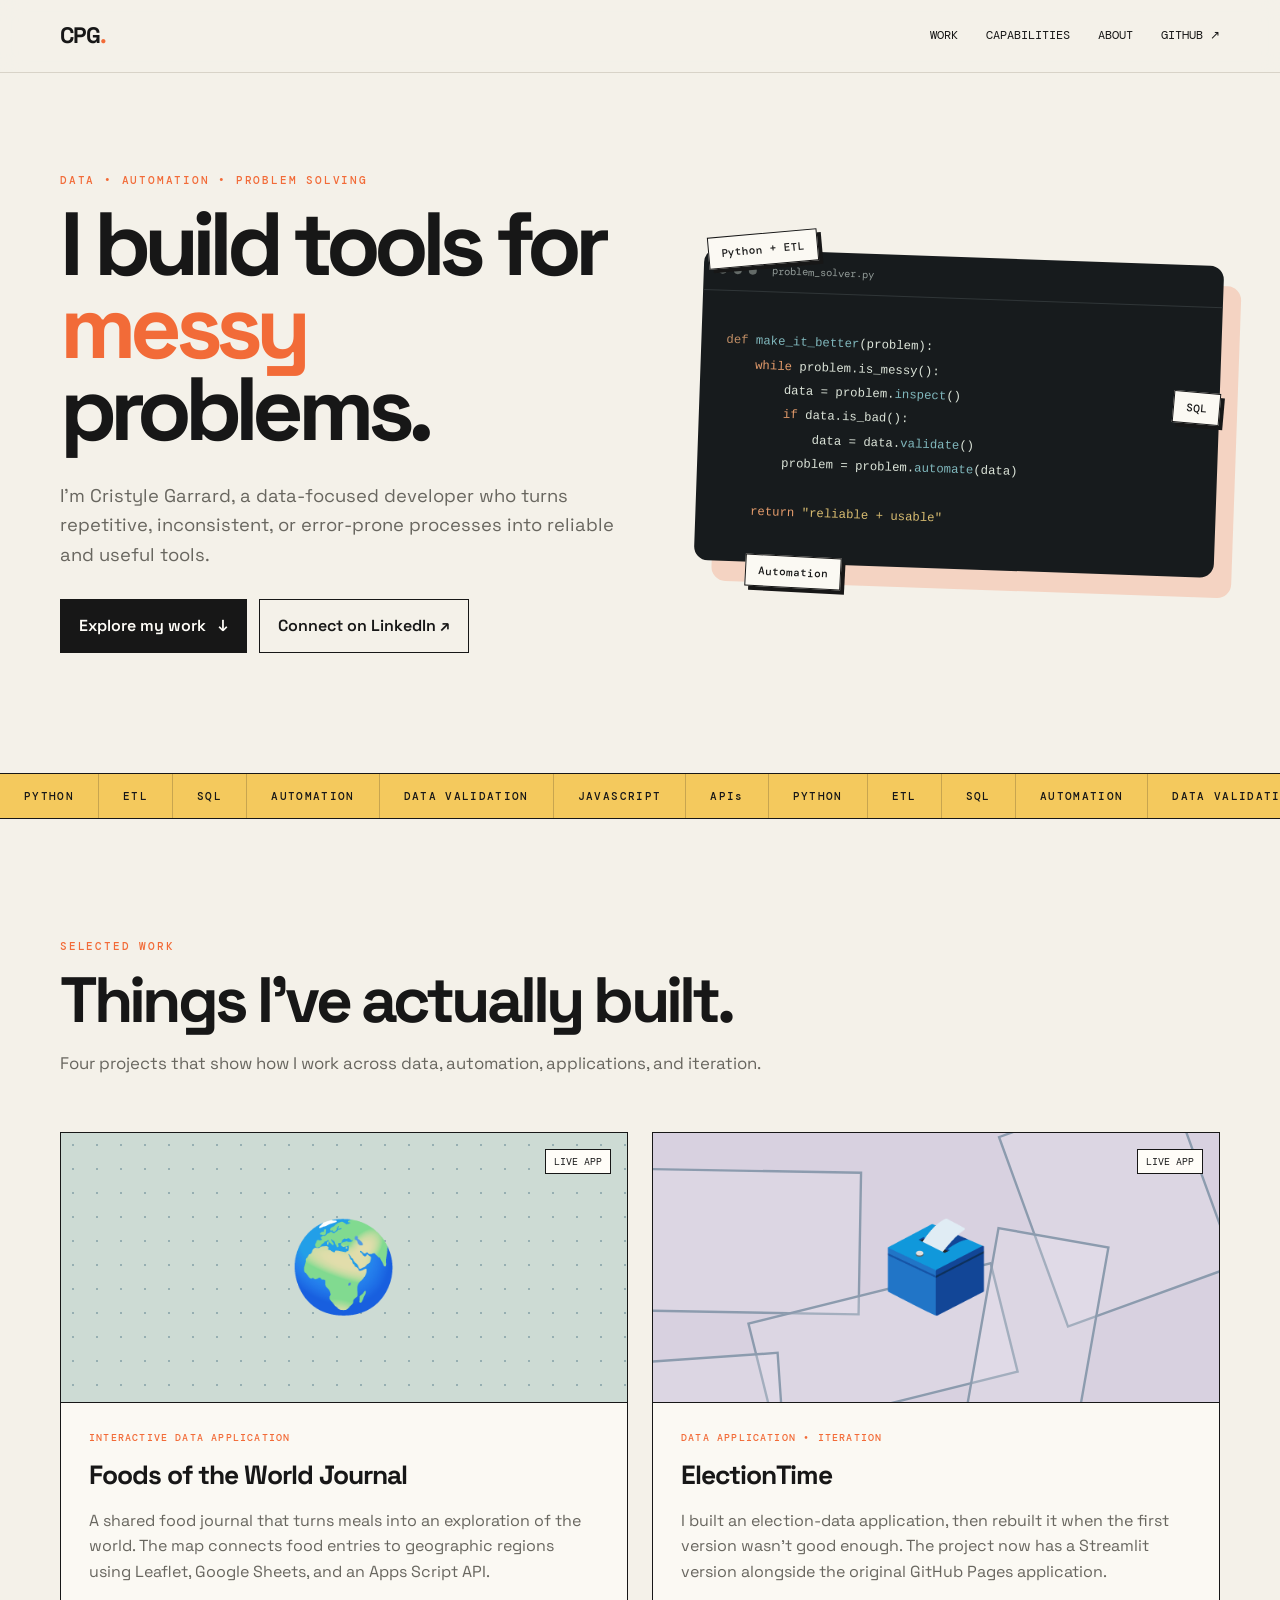
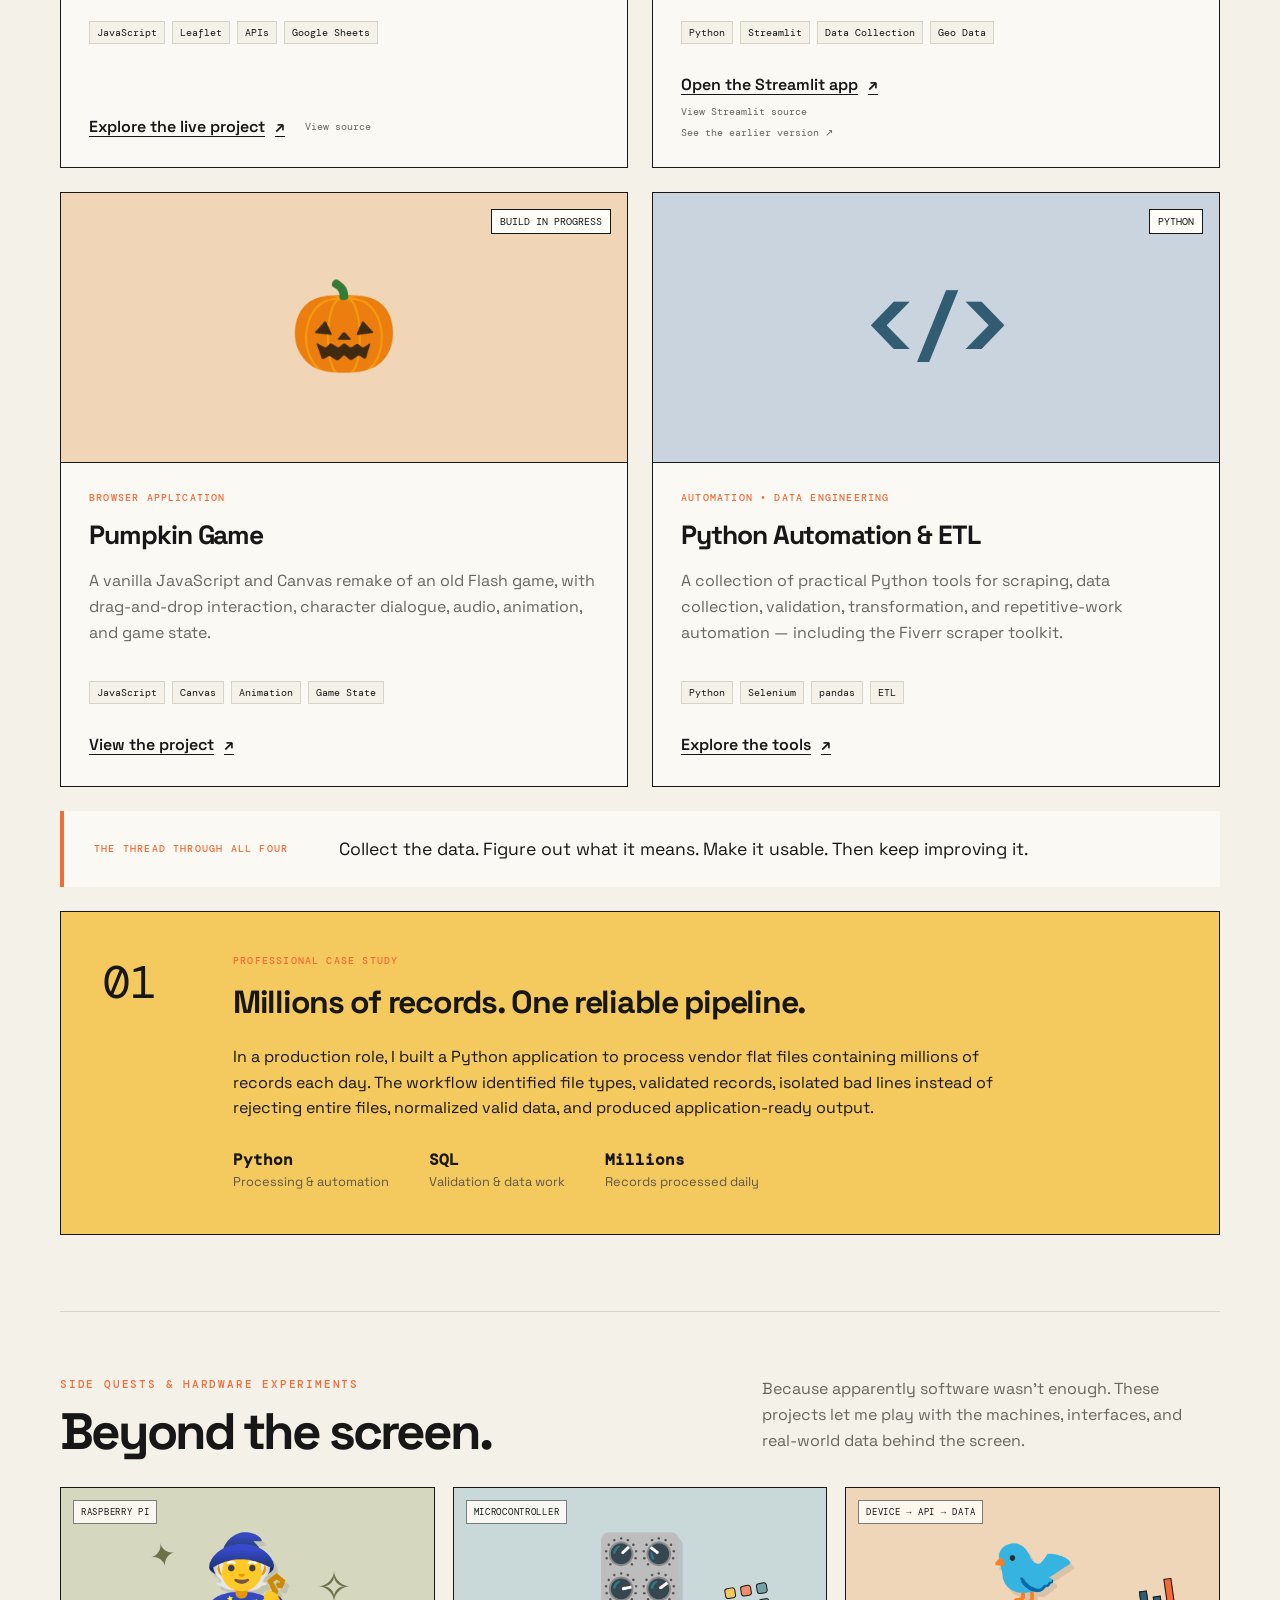
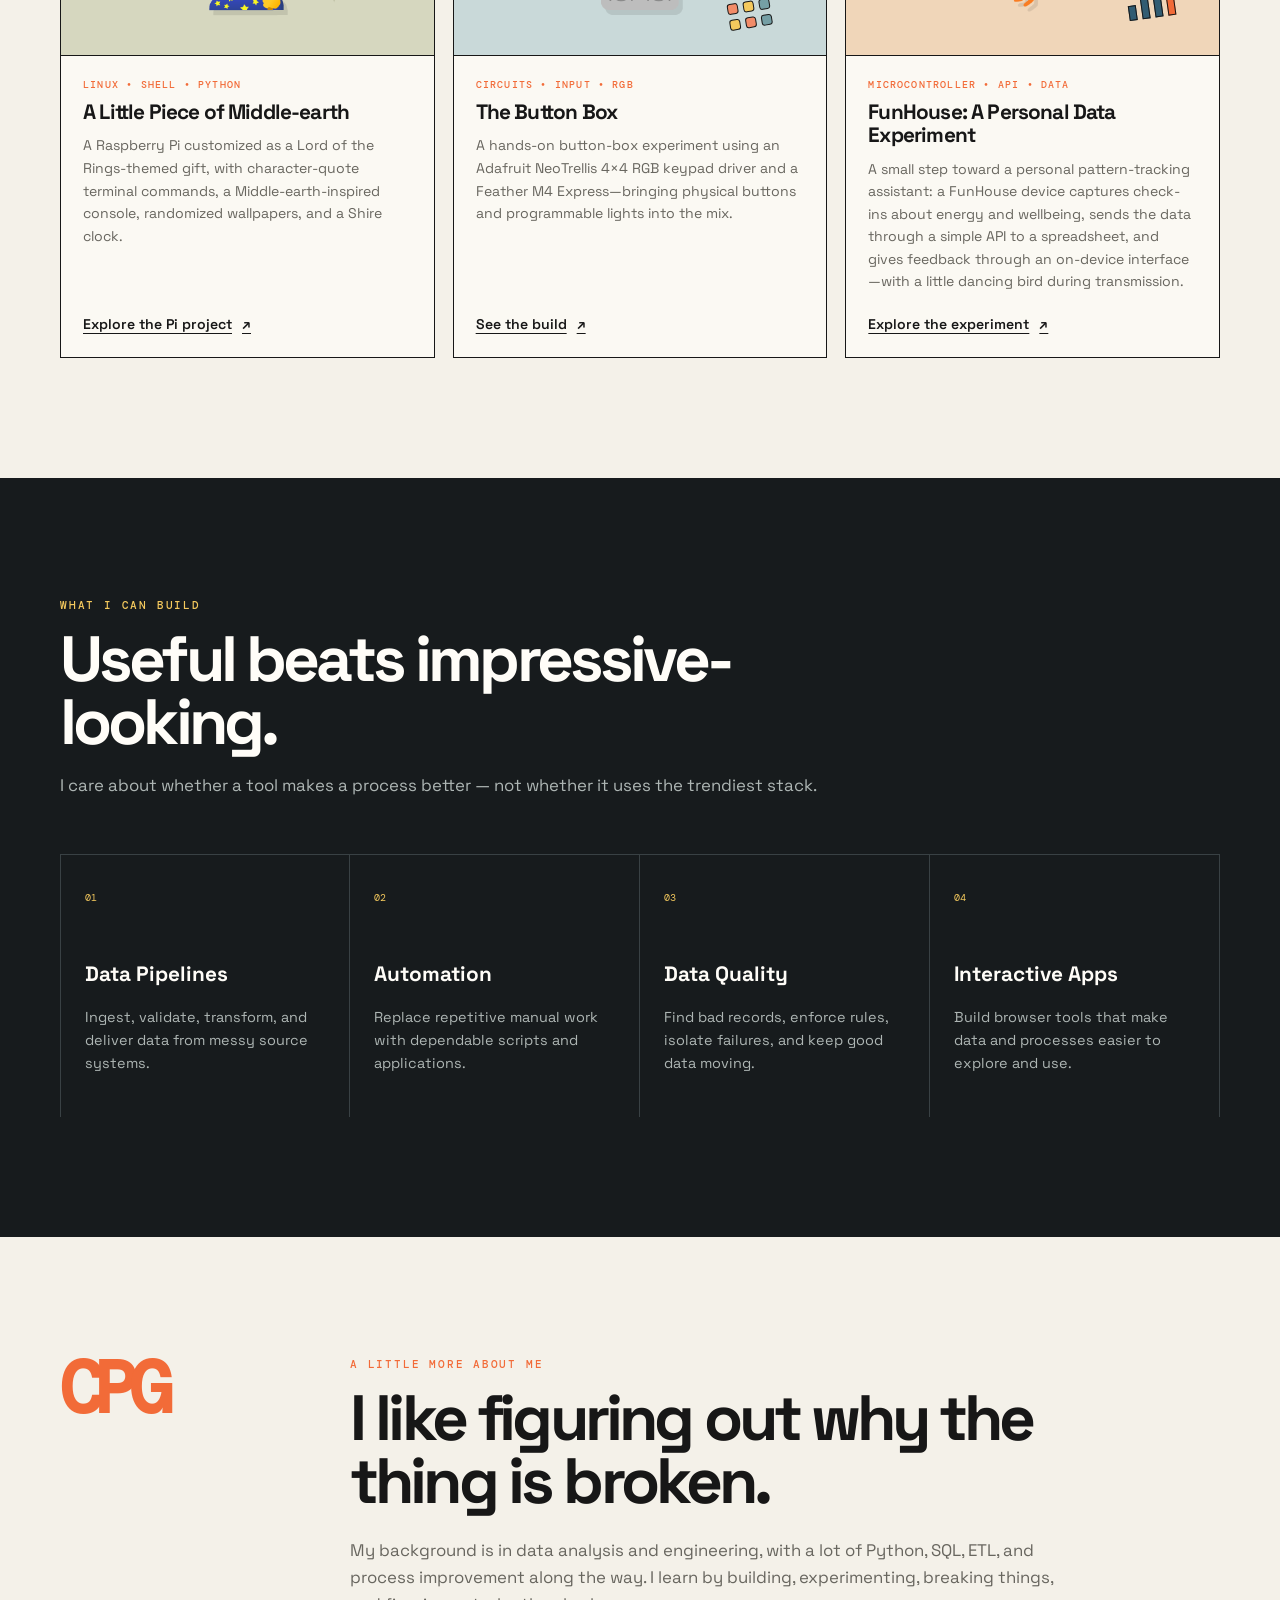
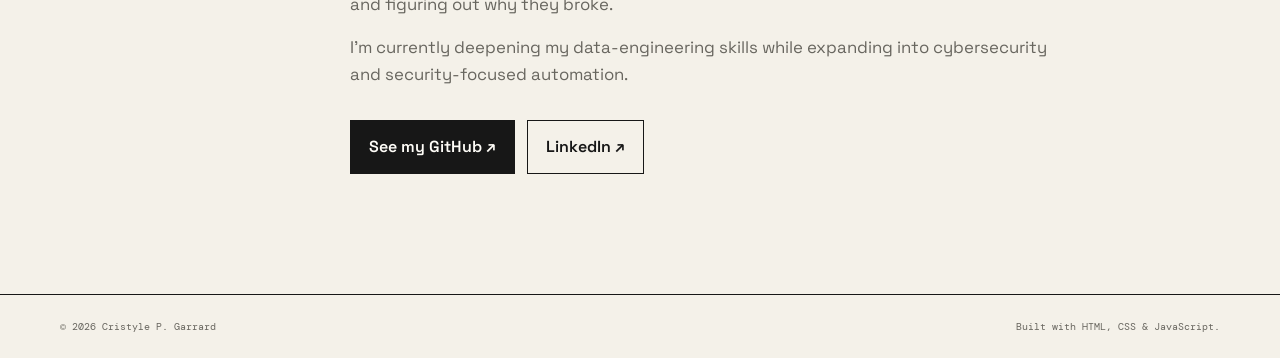
==== commit 5ec72185: "Link Python automation project card to its portfolio page" ====
--- a/index.html
+++ b/index.html
@@ -131,7 +131,7 @@
             <p>A collection of practical Python tools for scraping, data collection, validation, transformation, and repetitive-work automation — including the Fiverr scraper toolkit.</p>
             <div class="tags"><span>Python</span><span>Selenium</span><span>pandas</span><span>ETL</span></div>
             <div class="project-links">
-              <a href="https://github.com/CristylePGarrard/Portfolio/tree/feature/portfolio-website/python_automation" target="_blank" rel="noreferrer" class="text-link">Explore the tools <span>↗</span></a>
+              <a href="https://cristylepgarrard.github.io/Portfolio/python_automation/python_automation_toolkit/" target="_blank" rel="noreferrer" class="text-link">Explore the tools <span>↗</span></a>
             </div>
           </div>
         </article>
--- a/style.css
+++ b/style.css
@@ -111,6 +111,38 @@
 .case-stats strong { font: 600 1rem var(--mono); }
 .case-stats span { color: #5f584a; font-size: .8rem; }
 
+/* Small maker-projects section: a playful counterpoint to the main portfolio work. */
+.maker-section { margin-top: 76px; padding-top: 64px; border-top: 1px solid var(--line); }
+.maker-heading { display: grid; grid-template-columns: 1fr .7fr; gap: 48px; align-items: end; margin-bottom: 30px; }
+.maker-heading h2 { margin: 0; font-size: clamp(2.4rem, 4vw, 3.8rem); line-height: .98; letter-spacing: -.06em; }
+.maker-heading > p { max-width: 470px; margin: 0 0 4px; color: var(--muted); }
+.maker-grid { display: grid; grid-template-columns: repeat(3, minmax(0, 1fr)); gap: 18px; }
+.maker-card { min-width: 0; border: 1px solid var(--ink); background: var(--cream); display: flex; flex-direction: column; transition: transform .2s, box-shadow .2s; }
+.maker-card:hover { transform: translate(-3px, -3px); box-shadow: 6px 6px 0 var(--ink); }
+.maker-art { min-height: 168px; position: relative; display: grid; place-items: center; overflow: hidden; border-bottom: 1px solid var(--ink); }
+.maker-middle-earth .maker-art { background: #d6d7bf; }
+.maker-button-box .maker-art { background: #c9d9d9; }
+.maker-funhouse .maker-art { background: #f0d6b9; }
+.maker-art-label { position: absolute; top: 12px; left: 12px; font: .55rem var(--mono); letter-spacing: .08em; padding: 5px 7px; background: rgba(255,253,248,.85); border: 1px solid rgba(23,23,23,.55); }
+.maker-emoji { position: relative; z-index: 1; font-size: 4.4rem; filter: drop-shadow(4px 5px 0 rgba(23,23,23,.1)); }
+.maker-orbit { position: absolute; color: #6e7049; font-size: 2rem; }
+.orbit-one { top: 25%; left: 24%; transform: rotate(-12deg); }
+.orbit-two { bottom: 20%; right: 22%; font-size: 2.7rem; }
+.button-matrix { position: absolute; right: 15%; bottom: 16%; display: grid; grid-template-columns: repeat(3, 11px); gap: 5px; transform: rotate(-9deg); }
+.button-matrix i { width: 11px; height: 11px; border: 1px solid var(--ink); border-radius: 3px; background: var(--yellow); }
+.button-matrix i:nth-child(2n) { background: #f28c69; }
+.button-matrix i:nth-child(3n) { background: #759fa5; }
+.data-lines { position: absolute; right: 12%; bottom: 22%; display: flex; align-items: end; gap: 5px; height: 38px; transform: rotate(-8deg); }
+.data-lines i { width: 8px; background: #315c72; border: 1px solid var(--ink); }
+.data-lines i:nth-child(1) { height: 15px; }
+.data-lines i:nth-child(2) { height: 28px; }
+.data-lines i:nth-child(3) { height: 21px; }
+.data-lines i:nth-child(4) { height: 37px; background: var(--orange); }
+.maker-content { padding: 22px; display: flex; flex-direction: column; flex: 1; align-items: flex-start; }
+.maker-content h3 { margin: 0 0 10px; font-size: 1.3rem; line-height: 1.12; letter-spacing: -.04em; }
+.maker-content p:not(.project-type) { color: var(--muted); font-size: .88rem; margin: 0 0 20px; }
+.maker-content .text-link { margin-top: auto; font-size: .88rem; }
+
 .dark-section { padding: 120px 0; color: var(--white); background: var(--dark); }
 .light .eyebrow { color: var(--yellow); }
 .light h2 { color: var(--white); }
@@ -131,7 +163,12 @@
 .footer { border-top: 1px solid var(--ink); padding: 25px 0; font: .65rem var(--mono); }
 .footer-inner { display: flex; justify-content: space-between; gap: 20px; color: var(--muted); }
 
+@media (max-width: 1000px) {
+  .maker-grid { grid-template-columns: 1fr 1fr; }
+  .maker-card:last-child { grid-column: 1 / -1; }
+}
 @media (max-width: 850px) {
+  .maker-heading { grid-template-columns: 1fr; gap: 12px; }
   .hero { grid-template-columns: 1fr; min-height: auto; padding-top: 70px; }
   .hero-visual { min-height: 360px; }
   .project-grid { grid-template-columns: 1fr; }
@@ -143,6 +180,9 @@
   .work-note { grid-template-columns: 1fr; gap: 8px; }
 }
 @media (max-width: 600px) {
+  .maker-grid { grid-template-columns: 1fr; }
+  .maker-card:last-child { grid-column: auto; }
+  .maker-section { margin-top: 54px; padding-top: 48px; }
   .container { width: min(100% - 30px, 1160px); }
   .nav-links a:nth-child(-n+2) { display: none; }
   .hero h1 { font-size: 3.5rem; }
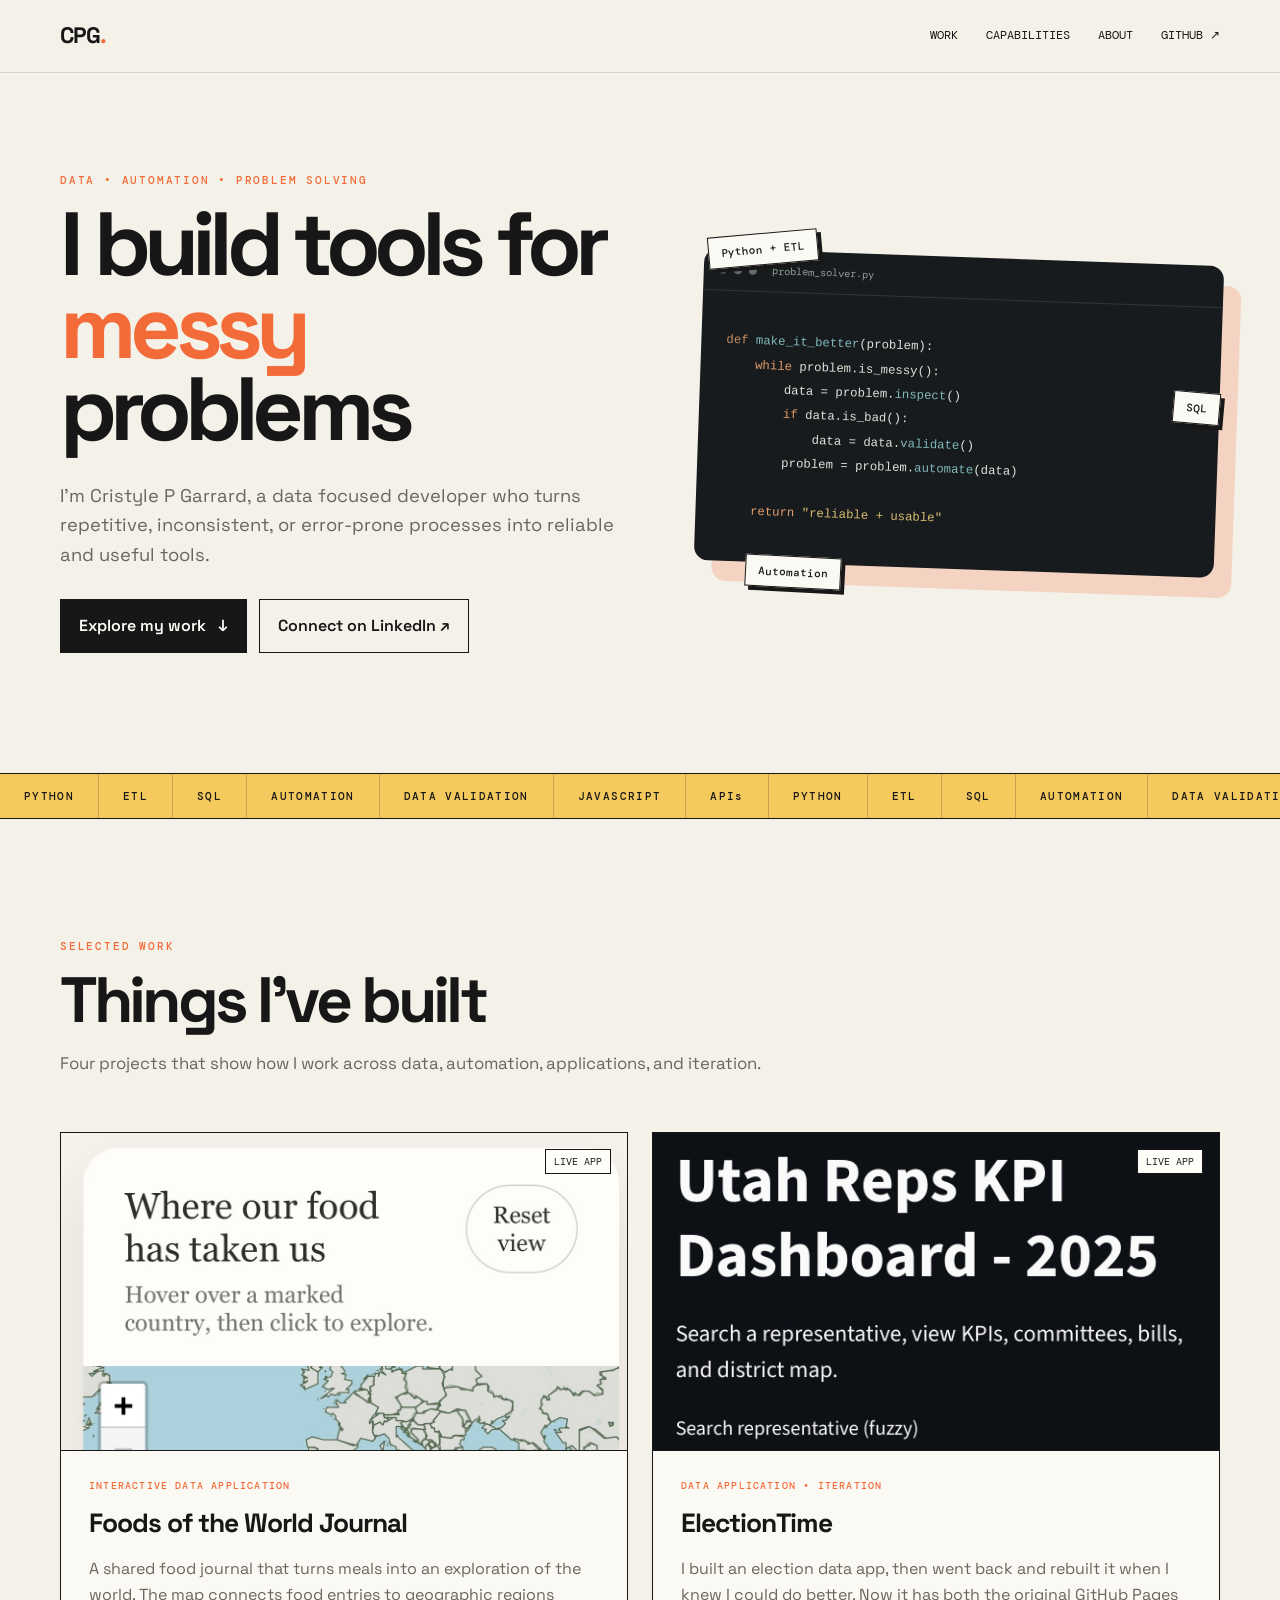
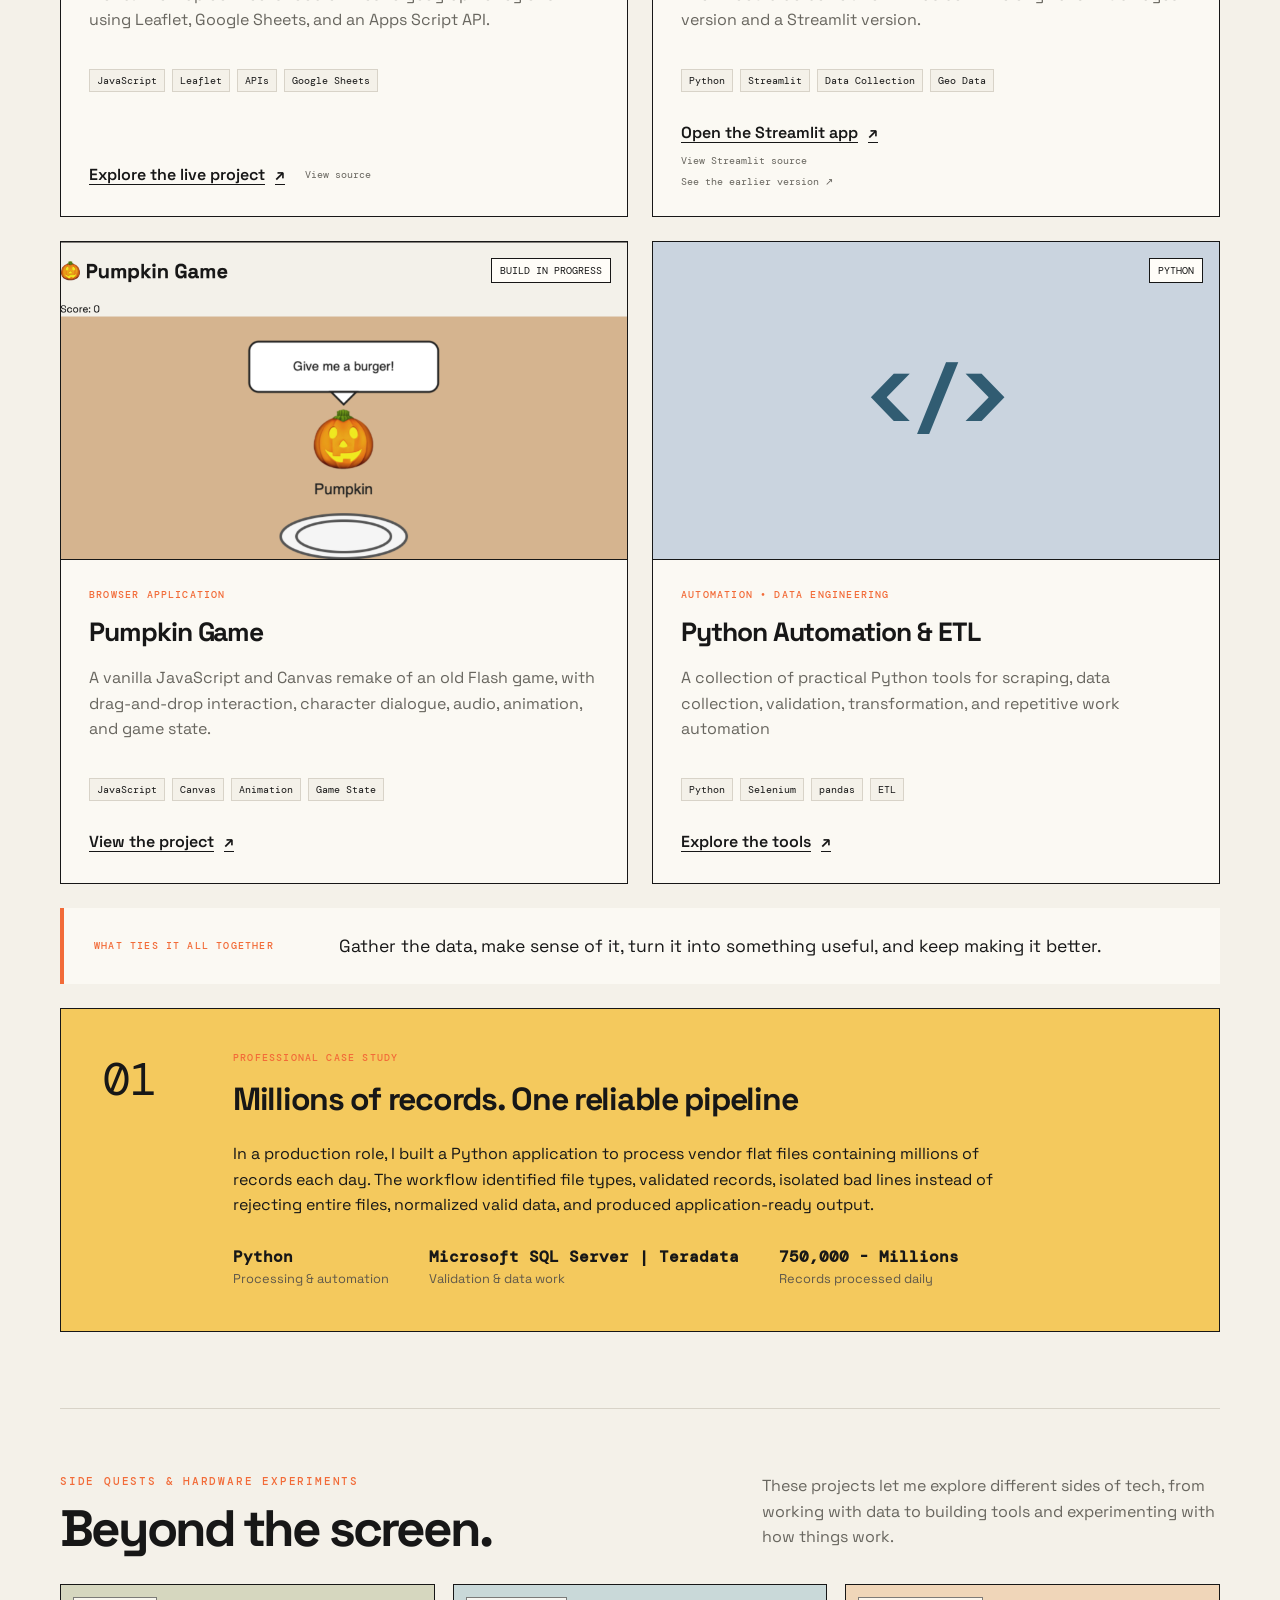
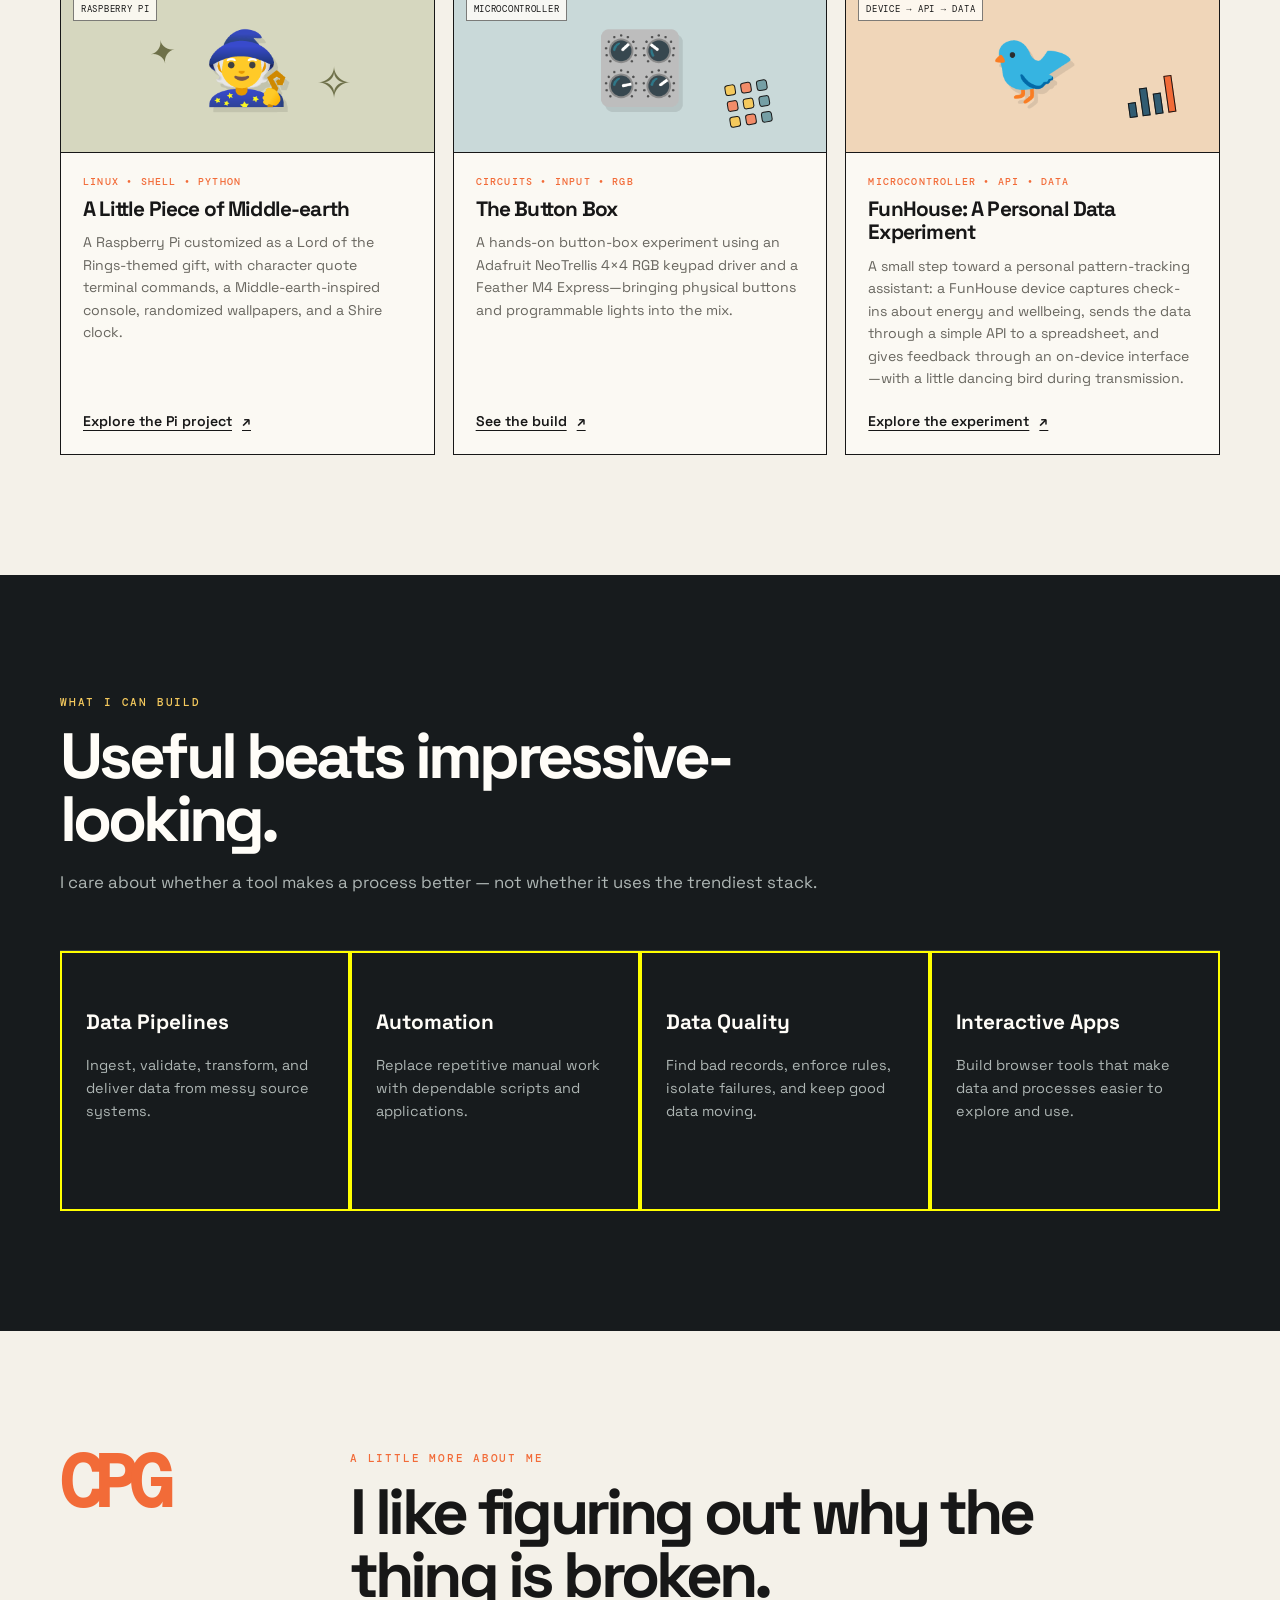
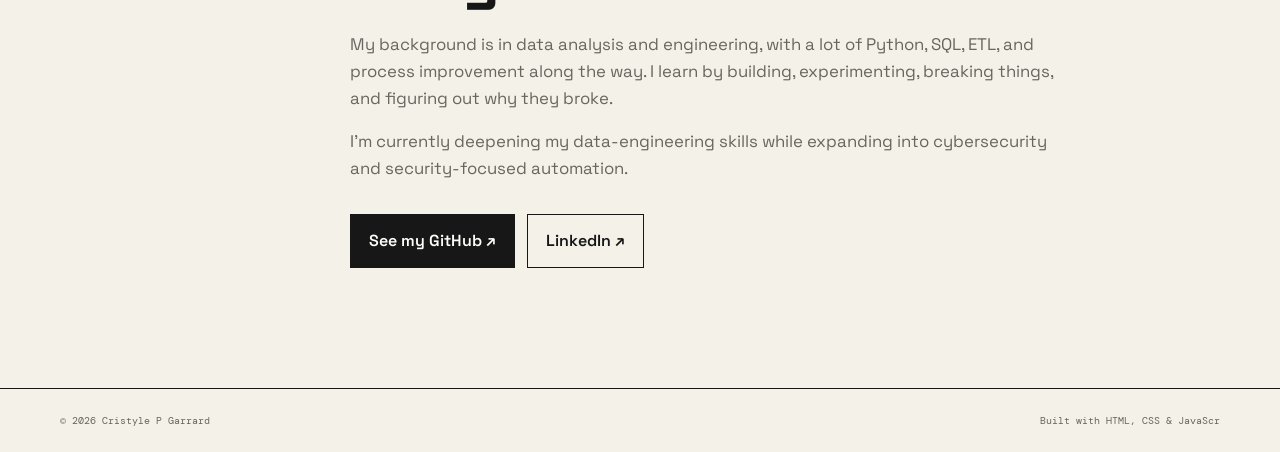
==== commit f865d32b: "added project photos to website" ====
--- a/index.html
+++ b/index.html
@@ -3,8 +3,8 @@
 <head>
   <meta charset="UTF-8">
   <meta name="viewport" content="width=device-width, initial-scale=1.0">
-  <meta name="description" content="Portfolio of Cristyle P. Garrard — data engineering, Python, SQL, automation, and interactive applications.">
-  <title>Cristyle P. Garrard | Data Engineering & Automation</title>
+  <meta name="description" content="Portfolio of Cristyle P Garrard — data engineering, Python, SQL, automation, and interactive applications.">
+  <title>Cristyle P Garrard | Data Engineering & Automation</title>
   <link rel="stylesheet" href="style.css">
 </head>
 <body>
@@ -24,9 +24,9 @@
     <section class="hero container">
       <div class="hero-copy">
         <p class="eyebrow">DATA • AUTOMATION • PROBLEM SOLVING</p>
-        <h1>I build tools for <em>messy</em> problems.</h1>
+        <h1>I build tools for <em>messy</em> problems</h1>
         <p class="hero-text">
-          I'm Cristyle Garrard, a data-focused developer who turns repetitive,
+          I'm Cristyle P Garrard, a data focused developer who turns repetitive,
           inconsistent, or error-prone processes into reliable and useful tools.
         </p>
         <div class="hero-actions">
@@ -62,7 +62,7 @@
     <section id="work" class="section container">
       <div class="section-heading">
         <p class="eyebrow">SELECTED WORK</p>
-        <h2>Things I've actually built.</h2>
+        <h2>Things I've built</h2>
         <p>Four projects that show how I work across data, automation, applications, and iteration.</p>
       </div>
 
@@ -71,7 +71,9 @@
           <div class="project-art world-art">
             <span class="art-label">LIVE APP</span>
             <div class="map-dots"><span></span><span></span><span></span><span></span><span></span></div>
-            <div class="project-icon">🌍</div>
+            <div class="project-icon">
+              <img src="images/foodMap2.jpg" alt="World map project icon">
+            </div>
           </div>
           <div class="project-content">
             <p class="project-type">INTERACTIVE DATA APPLICATION</p>
@@ -89,12 +91,14 @@
           <div class="project-art election-art">
             <span class="art-label">LIVE APP</span>
             <div class="district-shapes"><i></i><i></i><i></i><i></i><i></i></div>
-            <div class="project-icon">🗳️</div>
+            <div class="project-icon">
+              <img src="images/utRepsKPI.jpg" alt="Dashboard">
+            </div>
           </div>
           <div class="project-content">
             <p class="project-type">DATA APPLICATION • ITERATION</p>
             <h3>ElectionTime</h3>
-            <p>I built an election-data application, then rebuilt it when the first version wasn't good enough. The project now has a Streamlit version alongside the original GitHub Pages application.</p>
+            <p>I built an election data app, then went back and rebuilt it when I knew I could do better. Now it has both the original GitHub Pages version and a Streamlit version.</p>
             <div class="tags"><span>Python</span><span>Streamlit</span><span>Data Collection</span><span>Geo Data</span></div>
             <div class="project-links project-links-stack">
               <a href="https://cristylepgarrard-electiontime-streamlitapp-app-l2znfv.streamlit.app" target="_blank" rel="noreferrer" class="text-link">Open the Streamlit app <span>↗</span></a>
@@ -107,7 +111,9 @@
         <article class="project-card">
           <div class="project-art pumpkin-art">
             <span class="art-label">BUILD IN PROGRESS</span>
-            <div class="project-icon">🎃</div>
+            <div class="project-icon">
+              <img src="images/pumpkinGame.png" alt="screenshot of pumpkin game">
+            </div>
           </div>
           <div class="project-content">
             <p class="project-type">BROWSER APPLICATION</p>
@@ -128,7 +134,7 @@
           <div class="project-content">
             <p class="project-type">AUTOMATION • DATA ENGINEERING</p>
             <h3>Python Automation & ETL</h3>
-            <p>A collection of practical Python tools for scraping, data collection, validation, transformation, and repetitive-work automation — including the Fiverr scraper toolkit.</p>
+            <p>A collection of practical Python tools for scraping, data collection, validation, transformation, and repetitive work automation</p>
             <div class="tags"><span>Python</span><span>Selenium</span><span>pandas</span><span>ETL</span></div>
             <div class="project-links">
               <a href="https://cristylepgarrard.github.io/Portfolio/python_automation/python_automation_toolkit/" target="_blank" rel="noreferrer" class="text-link">Explore the tools <span>↗</span></a>
@@ -138,15 +144,15 @@
       </div>
 
       <div class="work-note">
-        <span>THE THREAD THROUGH ALL FOUR</span>
-        <p>Collect the data. Figure out what it means. Make it usable. Then keep improving it.</p>
+        <span>WHAT TIES IT ALL TOGETHER</span>
+        <p>Gather the data, make sense of it, turn it into something useful, and keep making it better.</p>
       </div>
 
       <div class="case-study">
         <div class="case-number">01</div>
         <div>
           <p class="project-type">PROFESSIONAL CASE STUDY</p>
-          <h3>Millions of records. One reliable pipeline.</h3>
+          <h3>Millions of records. One reliable pipeline</h3>
           <p>
             In a production role, I built a Python application to process vendor flat files
             containing millions of records each day. The workflow identified file types,
@@ -155,8 +161,8 @@
           </p>
           <div class="case-stats">
             <div><strong>Python</strong><span>Processing & automation</span></div>
-            <div><strong>SQL</strong><span>Validation & data work</span></div>
-            <div><strong>Millions</strong><span>Records processed daily</span></div>
+            <div><strong>Microsoft SQL Server | Teradata </strong><span>Validation & data work</span></div>
+            <div><strong>750,000 - Millions</strong><span>Records processed daily</span></div>
           </div>
         </div>
       </div>
@@ -167,7 +173,7 @@
             <p class="eyebrow">SIDE QUESTS & HARDWARE EXPERIMENTS</p>
             <h2 id="maker-heading">Beyond the screen.</h2>
           </div>
-          <p>Because apparently software wasn't enough. These projects let me play with the machines, interfaces, and real-world data behind the screen.</p>
+          <p>These projects let me explore different sides of tech, from working with data to building tools and experimenting with how things work.</p>
         </div>
         <div class="maker-grid">
           <article class="maker-card maker-middle-earth">
@@ -175,7 +181,7 @@
             <div class="maker-content">
               <p class="project-type">LINUX • SHELL • PYTHON</p>
               <h3>A Little Piece of Middle-earth</h3>
-              <p>A Raspberry Pi customized as a Lord of the Rings-themed gift, with character-quote terminal commands, a Middle-earth-inspired console, randomized wallpapers, and a Shire clock.</p>
+              <p>A Raspberry Pi customized as a Lord of the Rings-themed gift, with character quote terminal commands, a Middle-earth-inspired console, randomized wallpapers, and a Shire clock.</p>
               <a class="text-link" href="https://github.com/CristylePGarrard/project_lotr_pi" target="_blank" rel="noreferrer">Explore the Pi project <span>↗</span></a>
             </div>
           </article>
@@ -211,10 +217,10 @@
           <p>I care about whether a tool makes a process better — not whether it uses the trendiest stack.</p>
         </div>
         <div class="capability-grid">
-          <div class="capability"><span>01</span><h3>Data Pipelines</h3><p>Ingest, validate, transform, and deliver data from messy source systems.</p></div>
-          <div class="capability"><span>02</span><h3>Automation</h3><p>Replace repetitive manual work with dependable scripts and applications.</p></div>
-          <div class="capability"><span>03</span><h3>Data Quality</h3><p>Find bad records, enforce rules, isolate failures, and keep good data moving.</p></div>
-          <div class="capability"><span>04</span><h3>Interactive Apps</h3><p>Build browser tools that make data and processes easier to explore and use.</p></div>
+          <div class="capability" style="border: 2px solid yellow; padding-top:3px;"><h3>Data Pipelines</h3><p>Ingest, validate, transform, and deliver data from messy source systems.</p></div>
+          <div class="capability" style="border: 2px solid yellow; padding-top:3px;"><h3>Automation</h3><p>Replace repetitive manual work with dependable scripts and applications.</p></div>
+          <div class="capability" style="border: 2px solid yellow; padding-top:3px;"><h3>Data Quality</h3><p>Find bad records, enforce rules, isolate failures, and keep good data moving.</p></div>
+          <div class="capability" style="border: 2px solid yellow; padding-top:3px;"><h3>Interactive Apps</h3><p>Build browser tools that make data and processes easier to explore and use.</p></div>
         </div>
       </div>
     </section>
@@ -243,10 +249,5 @@
 
   <footer class="footer">
     <div class="container footer-inner">
-      <span>© 2026 Cristyle P. Garrard</span>
-      <span>Built with HTML, CSS & JavaScript.</span>
-    </div>
-  </footer>
-  <script src="script.js"></script>
-</body>
-</html>+      <span>© 2026 Cristyle P Garrard</span>
+      <span>Built with HTML, CSS & JavaScr
--- a/style.css
+++ b/style.css
@@ -39,6 +39,13 @@
 .button:hover { transform: translate(-3px, -3px); box-shadow: 4px 4px 0 var(--ink); }
 .button.primary { color: var(--white); background: var(--ink); }
 .button.secondary { background: transparent; }
+
+.project-icon img {
+    width: 100%;
+    height: 100%;
+    object-fit: contain;
+    display: block;
+}
 
 .hero-visual { position: relative; min-height: 430px; display: grid; place-items: center; }
 .terminal { width: min(100%, 520px); background: var(--dark); color: #dce4d9; border-radius: 14px; box-shadow: 18px 20px 0 rgba(242,107,56,.22); transform: rotate(2deg); overflow: hidden; }
@@ -68,12 +75,25 @@
 .project-grid { display: grid; grid-template-columns: repeat(2, minmax(0, 1fr)); gap: 24px; }
 .project-card { border: 1px solid var(--ink); background: var(--cream); display: flex; flex-direction: column; min-width: 0; transition: transform .2s, box-shadow .2s; }
 .project-card:hover { transform: translate(-4px, -4px); box-shadow: 7px 7px 0 var(--ink); }
-.project-art { position: relative; min-height: 270px; display: grid; place-items: center; overflow: hidden; border-bottom: 1px solid var(--ink); }
+.project-art {
+    position: relative;
+    aspect-ratio: 16 / 9;
+    display: grid;
+    place-items: center;
+    overflow: hidden;
+    border-bottom: 1px solid var(--ink);
+}
 .world-art { background: #cddbd4; }
 .election-art { background: #d8d1e0; }
 .pumpkin-art { background: #f0d5b7; }
 .python-art { background: #cad4df; }
-.project-icon { position: relative; z-index: 2; font-size: 5.5rem; filter: grayscale(.1); transition: transform .35s; }
+.project-icon {
+    position: relative;
+    z-index: 2;
+    font-size: 5.5rem;
+    filter: grayscale(.1);
+    transition: transform .35s;
+}
 .project-card:hover .project-icon { transform: scale(1.15) rotate(-4deg); }
 .art-label { position: absolute; top: 16px; right: 16px; z-index: 3; padding: 5px 8px; border: 1px solid var(--ink); background: var(--white); font: .6rem var(--mono); }
 .map-dots { position: absolute; inset: 0; opacity: .35; background-image: radial-gradient(circle, var(--blue) 1px, transparent 1.5px); background-size: 24px 24px; }
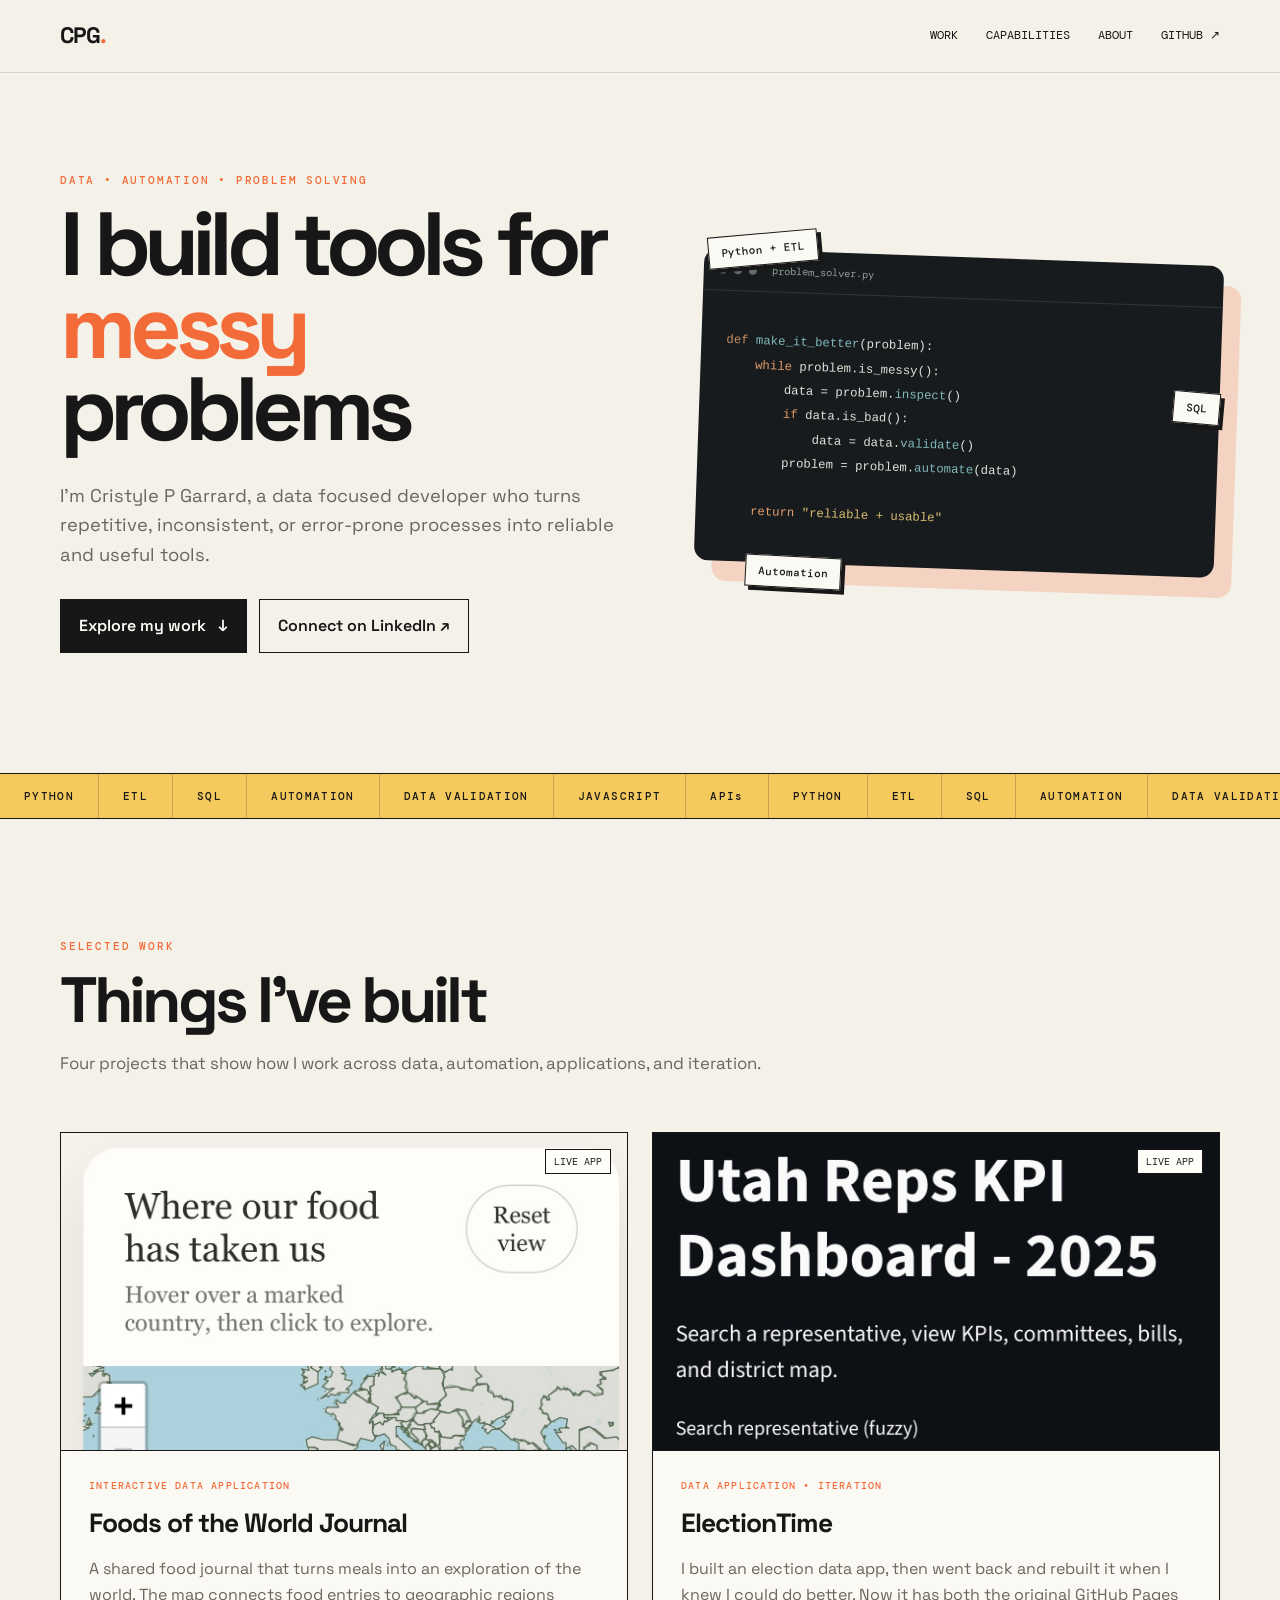
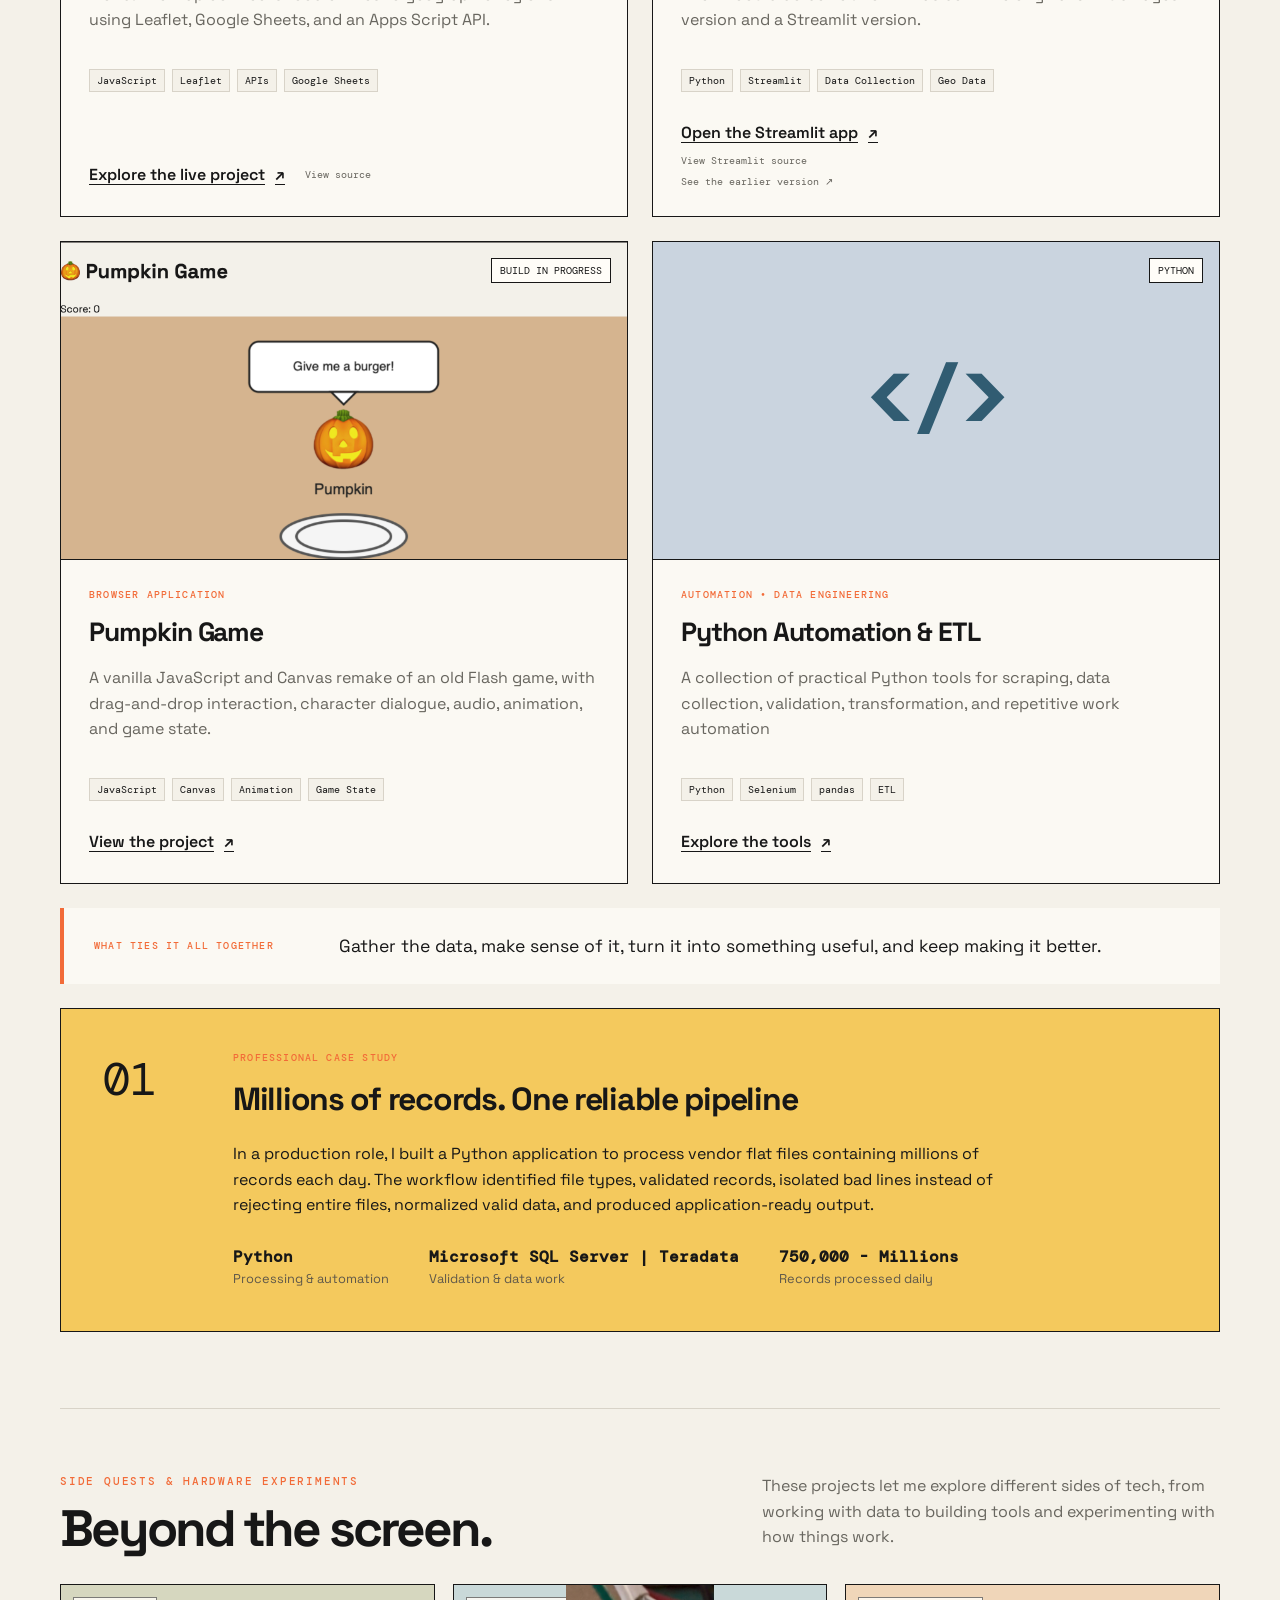
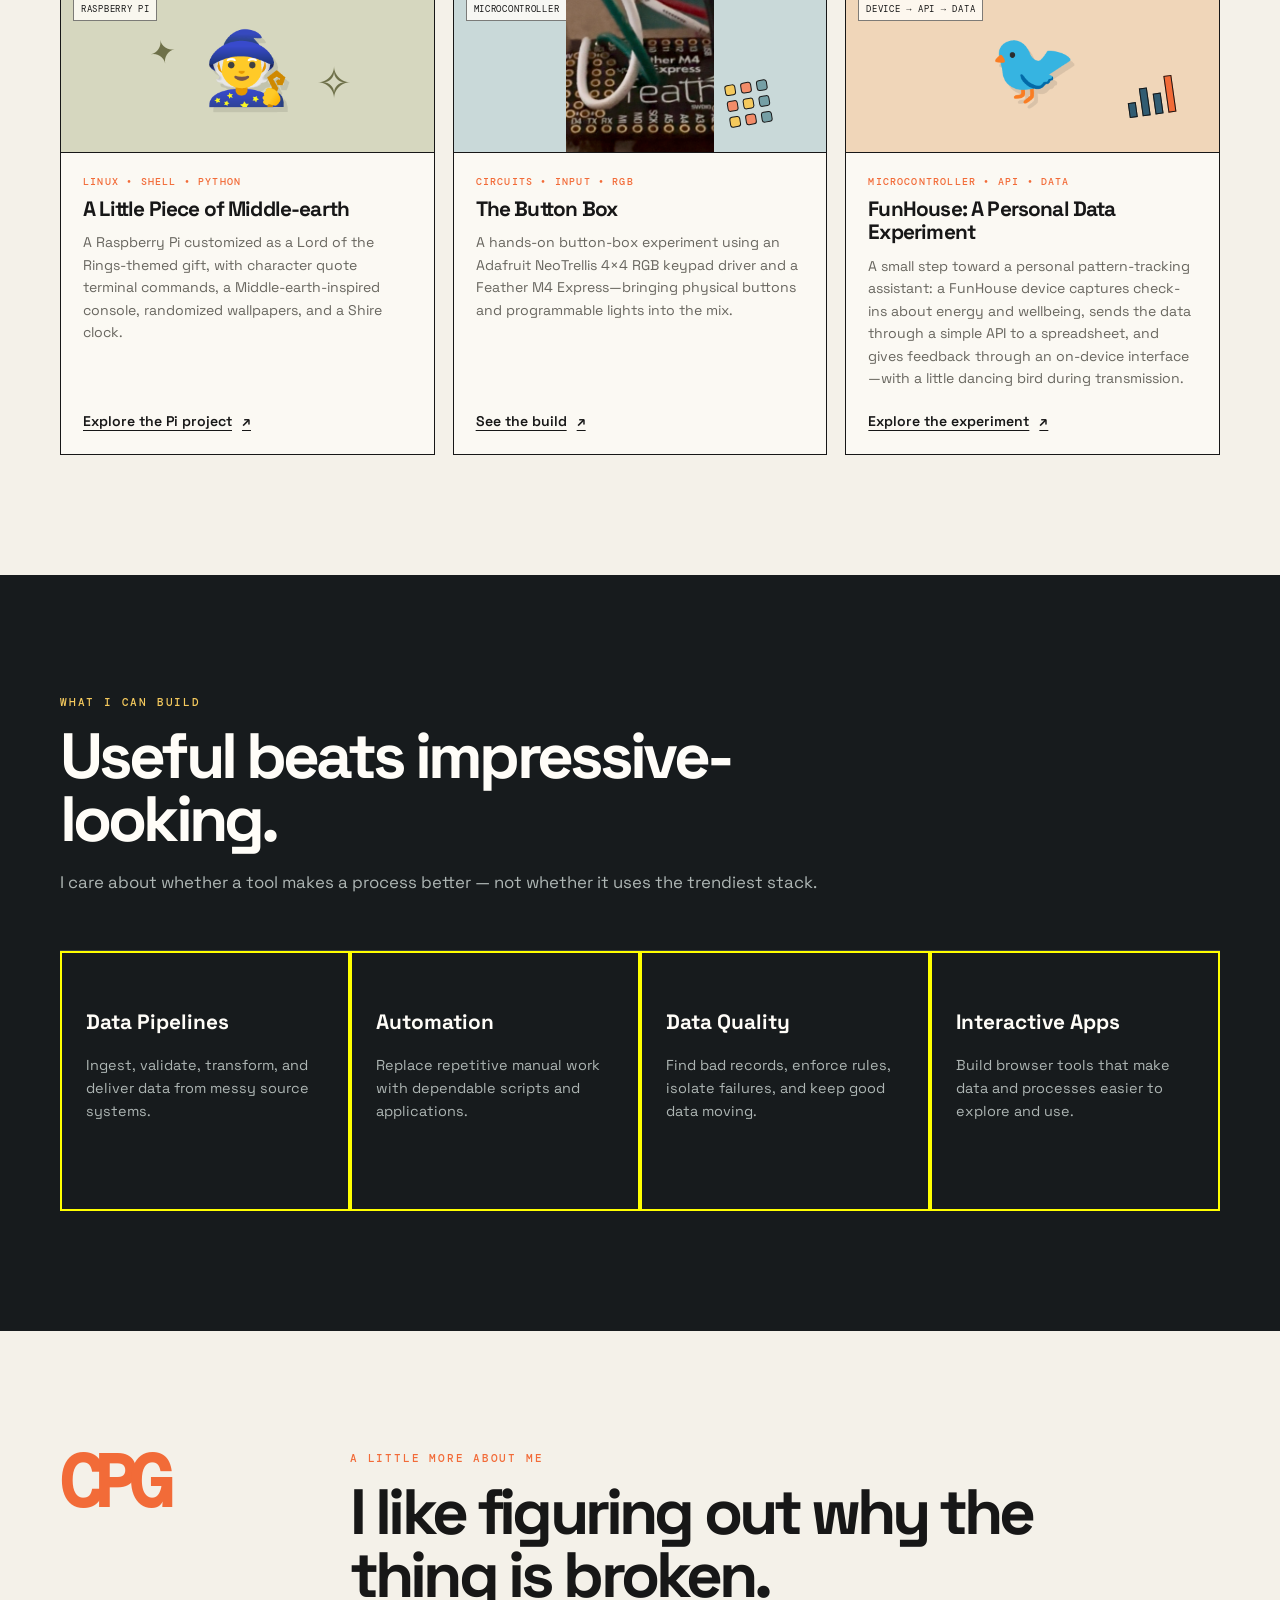
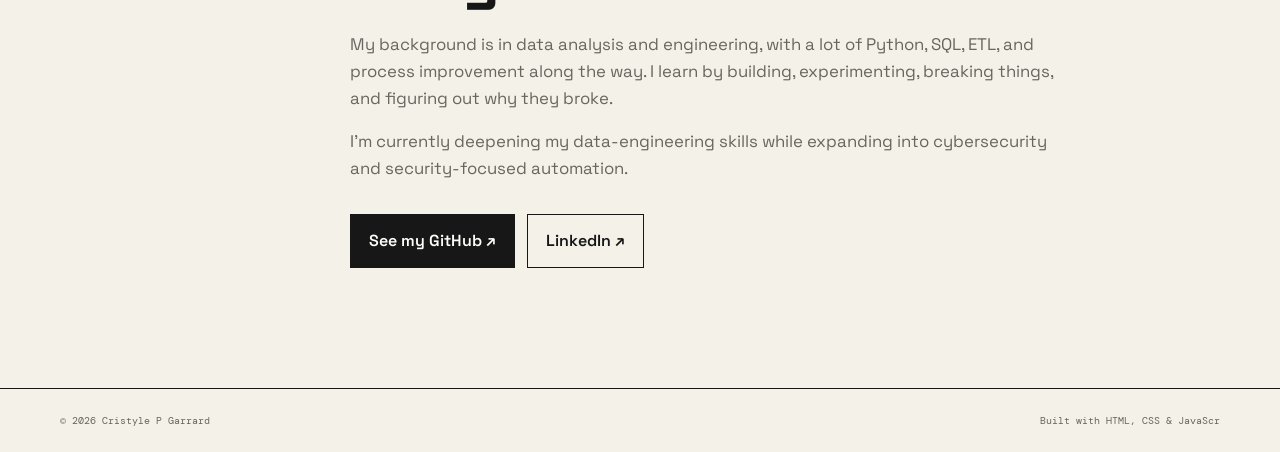
==== commit fb7376e8: "added photo of feather to microcontroller card" ====
--- a/index.html
+++ b/index.html
@@ -187,7 +187,15 @@
           </article>
 
           <article class="maker-card maker-button-box">
-            <div class="maker-art" aria-hidden="true"><span class="maker-emoji">🎛️</span><span class="maker-art-label">MICROCONTROLLER</span><div class="button-matrix"><i></i><i></i><i></i><i></i><i></i><i></i><i></i><i></i><i></i></div></div>
+            <div class="maker-art" aria-hidden="true">
+              <div class="maker-img">
+                <img src="images/featherM4Express.jpg" alt="close up of Adafruit Feather M4 Express">
+              </div>
+              <span class="maker-art-label">MICROCONTROLLER</span>
+              <div class="button-matrix">
+                <i></i><i></i><i></i><i></i><i></i><i></i><i></i><i></i><i></i>
+              </div>
+            </div>
             <div class="maker-content">
               <p class="project-type">CIRCUITS • INPUT • RGB</p>
               <h3>The Button Box</h3>
--- a/style.css
+++ b/style.css
@@ -39,13 +39,6 @@
 .button:hover { transform: translate(-3px, -3px); box-shadow: 4px 4px 0 var(--ink); }
 .button.primary { color: var(--white); background: var(--ink); }
 .button.secondary { background: transparent; }
-
-.project-icon img {
-    width: 100%;
-    height: 100%;
-    object-fit: contain;
-    display: block;
-}
 
 .hero-visual { position: relative; min-height: 430px; display: grid; place-items: center; }
 .terminal { width: min(100%, 520px); background: var(--dark); color: #dce4d9; border-radius: 14px; box-shadow: 18px 20px 0 rgba(242,107,56,.22); transform: rotate(2deg); overflow: hidden; }
@@ -81,6 +74,7 @@
     display: grid;
     place-items: center;
     overflow: hidden;
+    width: 100%;
     border-bottom: 1px solid var(--ink);
 }
 .world-art { background: #cddbd4; }
@@ -89,10 +83,40 @@
 .python-art { background: #cad4df; }
 .project-icon {
     position: relative;
+    inset: 0;
+    display: flex;
+    align-items: center;
+    justify-content: center;
     z-index: 2;
     font-size: 5.5rem;
     filter: grayscale(.1);
     transition: transform .35s;
+}
+.project-icon img {
+    width: 100%;
+    height: 100%;
+    object-fit: contain;
+    object-position: center;
+    display: block;
+}
+
+.maker-img {
+    position: absolute;
+        inset: 0;
+        display: flex;
+        align-items: center;
+        justify-content: center;
+        z-index: 2;
+        filter: grayscale(.1);
+        transition: transform .35s;
+}
+
+.maker-img img {
+    width: 100%;
+        height: 100%;
+        object-fit: contain;
+        object-position: center;
+        display: block;
 }
 .project-card:hover .project-icon { transform: scale(1.15) rotate(-4deg); }
 .art-label { position: absolute; top: 16px; right: 16px; z-index: 3; padding: 5px 8px; border: 1px solid var(--ink); background: var(--white); font: .6rem var(--mono); }
@@ -144,7 +168,12 @@
 .maker-button-box .maker-art { background: #c9d9d9; }
 .maker-funhouse .maker-art { background: #f0d6b9; }
 .maker-art-label { position: absolute; top: 12px; left: 12px; font: .55rem var(--mono); letter-spacing: .08em; padding: 5px 7px; background: rgba(255,253,248,.85); border: 1px solid rgba(23,23,23,.55); }
-.maker-emoji { position: relative; z-index: 1; font-size: 4.4rem; filter: drop-shadow(4px 5px 0 rgba(23,23,23,.1)); }
+.maker-emoji {
+    position: relative;
+    z-index: 1;
+    font-size: 4.4rem;
+    filter: drop-shadow(4px 5px 0 rgba(23,23,23,.1));
+}
 .maker-orbit { position: absolute; color: #6e7049; font-size: 2rem; }
 .orbit-one { top: 25%; left: 24%; transform: rotate(-12deg); }
 .orbit-two { bottom: 20%; right: 22%; font-size: 2.7rem; }
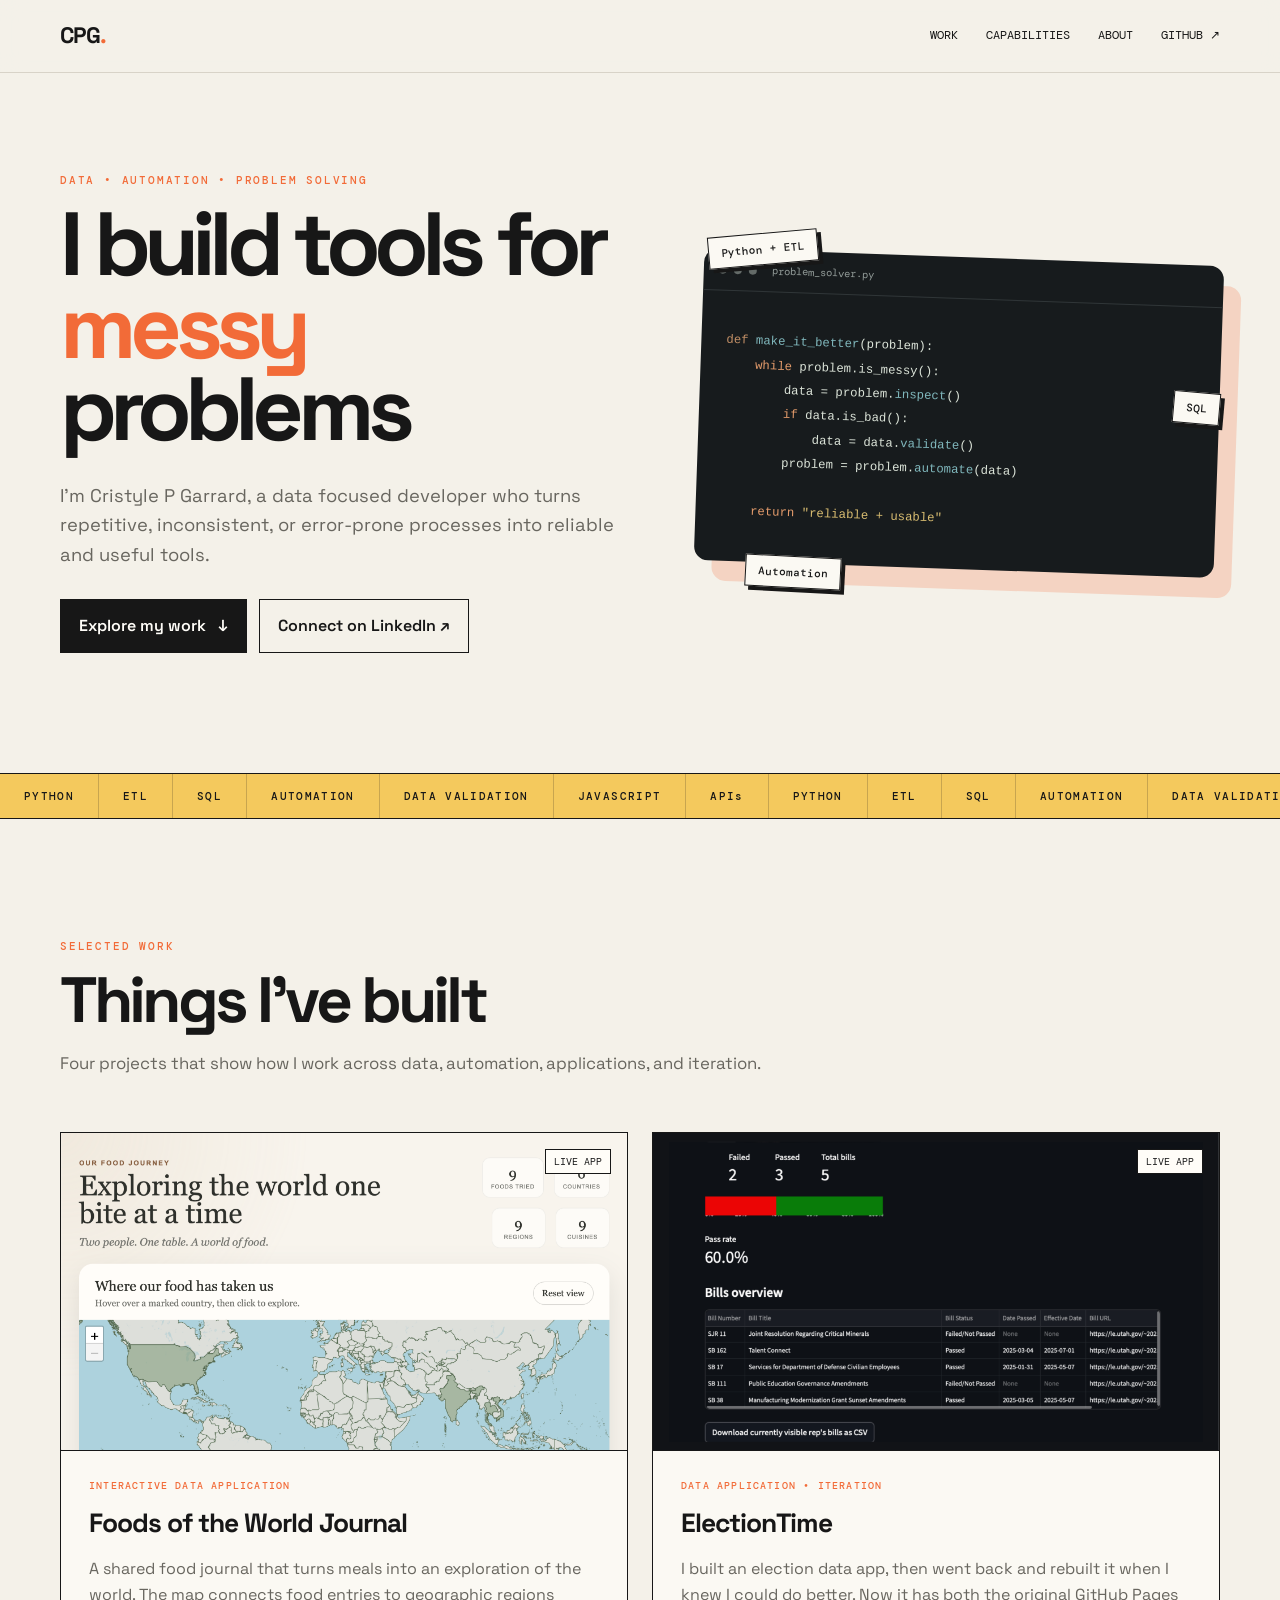
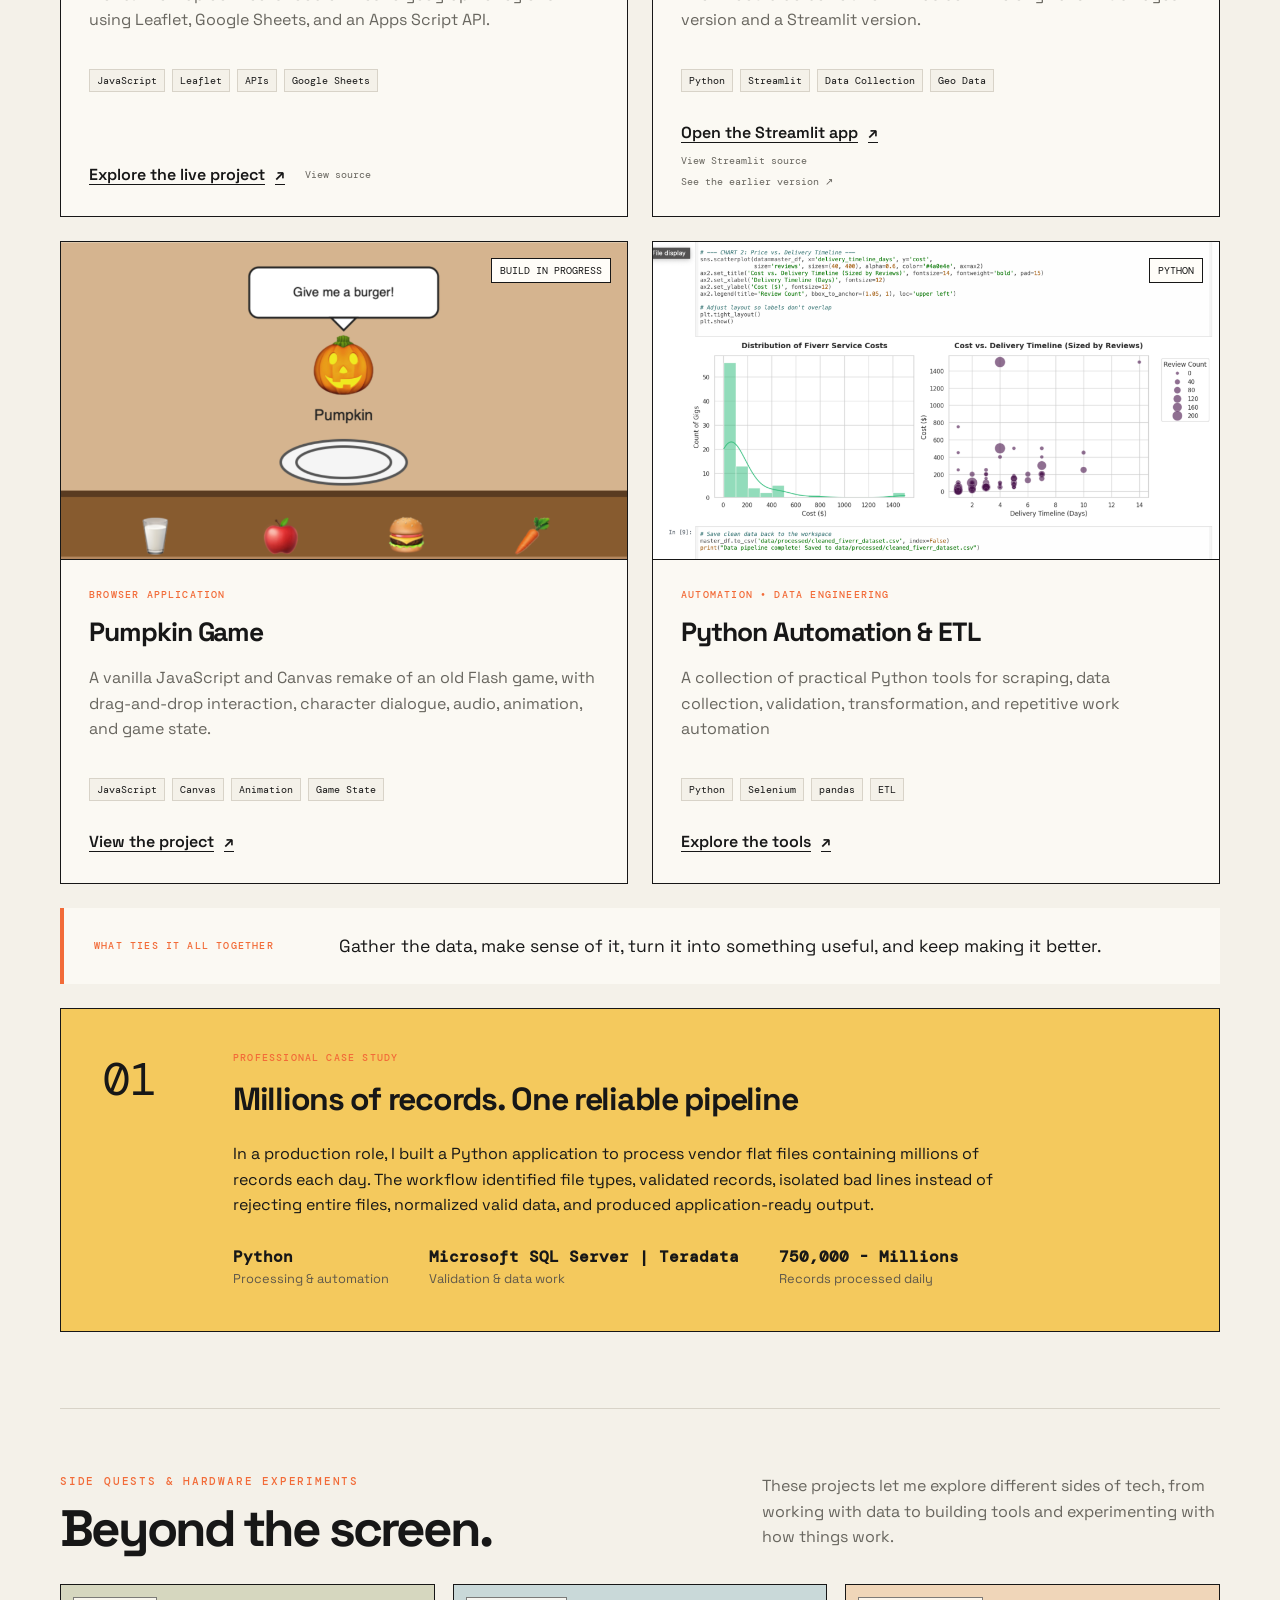
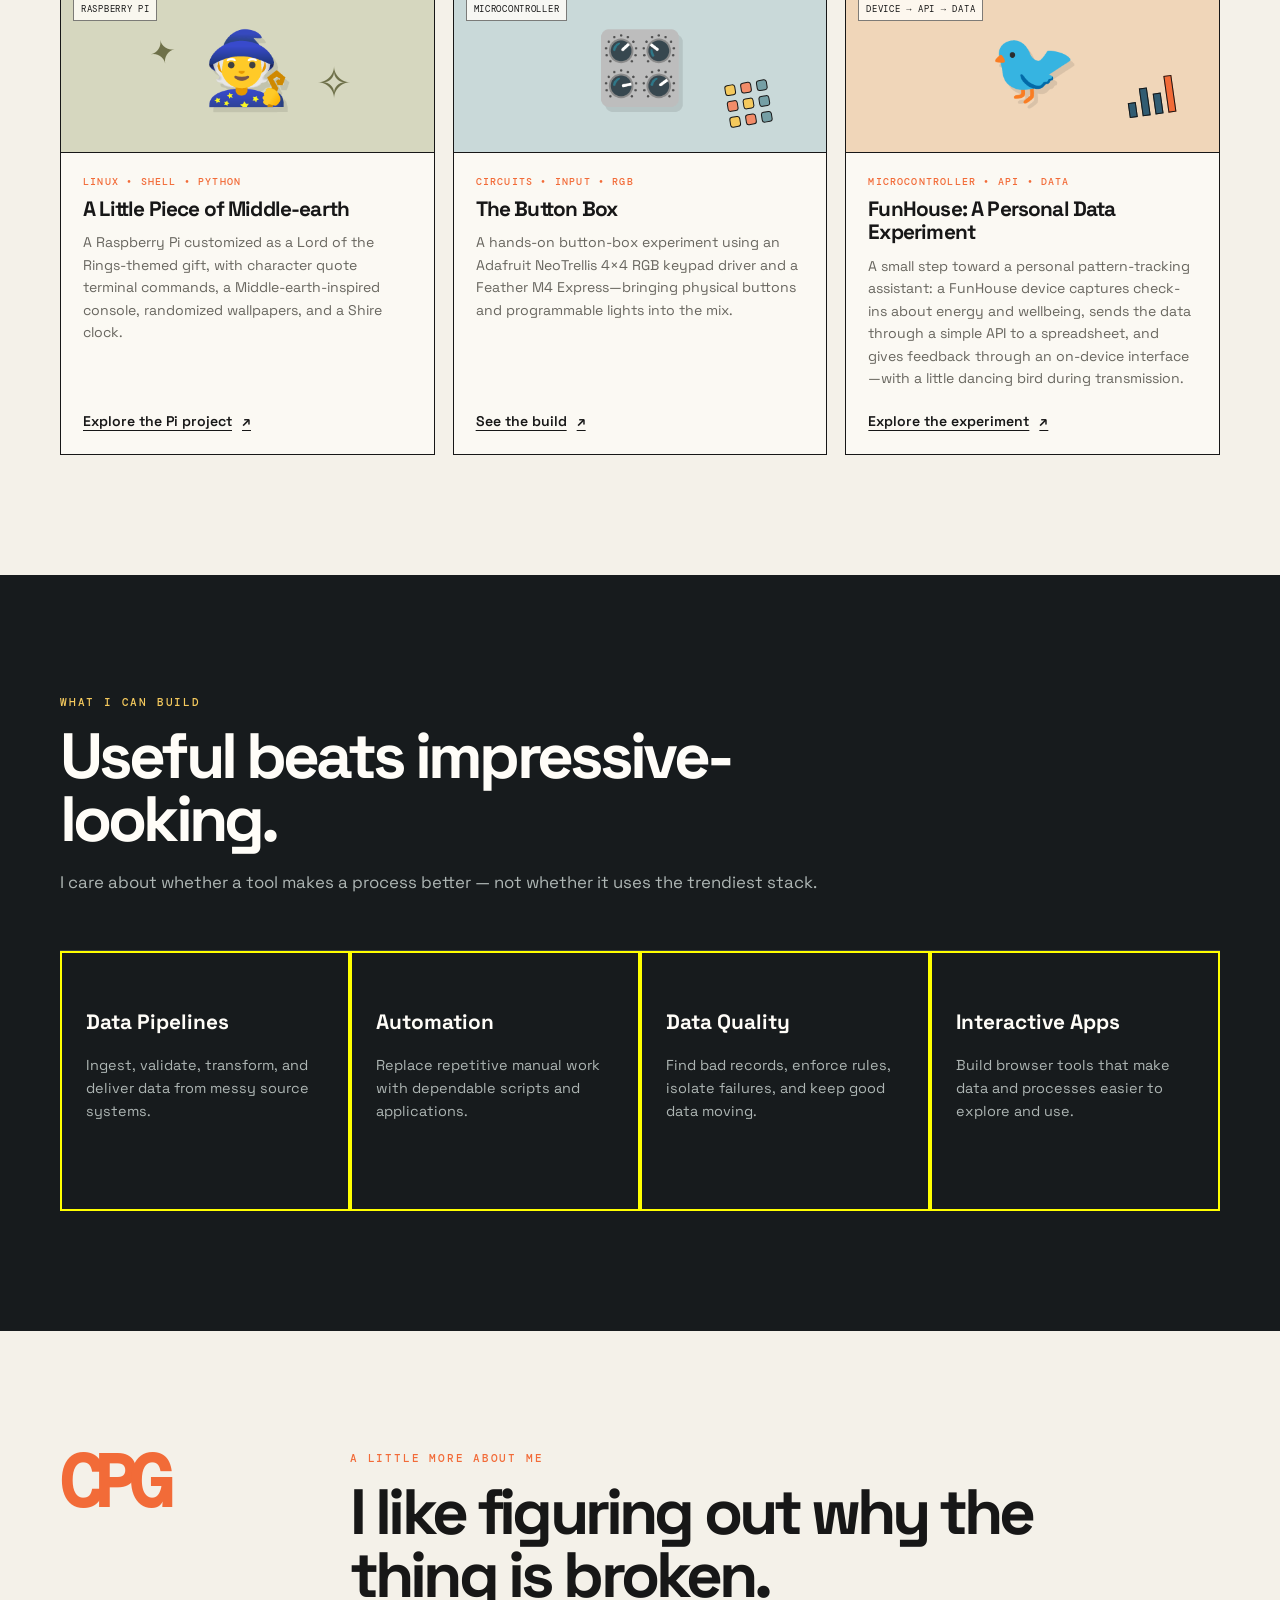
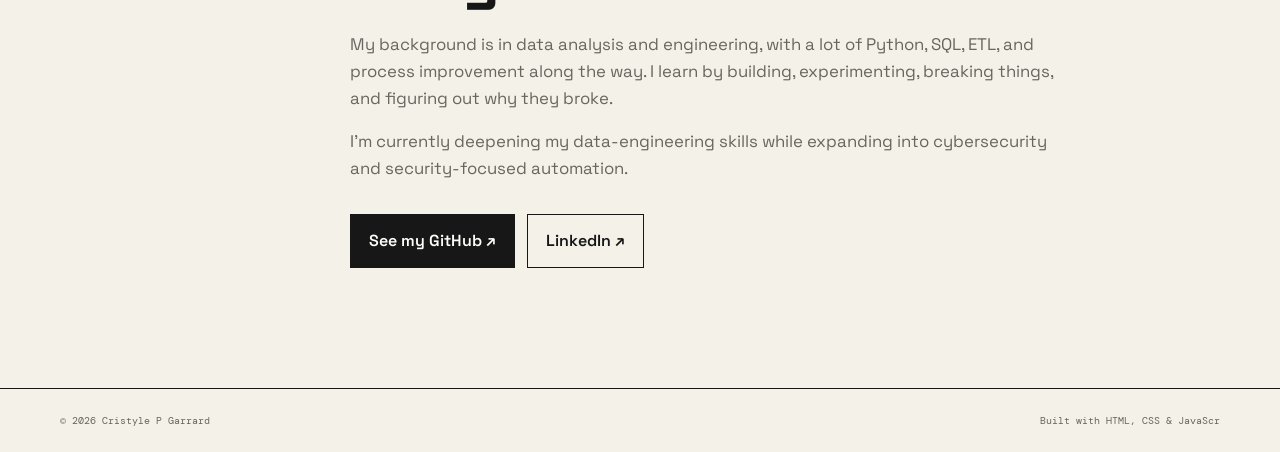
==== commit bc2e2a02: "added photos and updated wording on website" ====
--- a/index.html
+++ b/index.html
@@ -72,7 +72,7 @@
             <span class="art-label">LIVE APP</span>
             <div class="map-dots"><span></span><span></span><span></span><span></span><span></span></div>
             <div class="project-icon">
-              <img src="images/foodMap2.jpg" alt="World map project icon">
+              <img src="images/foodMap3.png" alt="World map project icon">
             </div>
           </div>
           <div class="project-content">
@@ -92,7 +92,7 @@
             <span class="art-label">LIVE APP</span>
             <div class="district-shapes"><i></i><i></i><i></i><i></i><i></i></div>
             <div class="project-icon">
-              <img src="images/utRepsKPI.jpg" alt="Dashboard">
+              <img src="images/utahRepKPI3.png" alt="Dashboard">
             </div>
           </div>
           <div class="project-content">
@@ -112,7 +112,7 @@
           <div class="project-art pumpkin-art">
             <span class="art-label">BUILD IN PROGRESS</span>
             <div class="project-icon">
-              <img src="images/pumpkinGame.png" alt="screenshot of pumpkin game">
+              <img src="images/pumpkinGame2.png" alt="screenshot of pumpkin game">
             </div>
           </div>
           <div class="project-content">
@@ -129,7 +129,9 @@
         <article class="project-card">
           <div class="project-art python-art">
             <span class="art-label">PYTHON</span>
-            <div class="code-symbol">&lt;/&gt;</div>
+            <div class="project-icon">
+              <img src="images/jupyterNotebookss.png" alt="screenshot of jupyter Notebook">
+            </div>
           </div>
           <div class="project-content">
             <p class="project-type">AUTOMATION • DATA ENGINEERING</p>
@@ -187,15 +189,7 @@
           </article>
 
           <article class="maker-card maker-button-box">
-            <div class="maker-art" aria-hidden="true">
-              <div class="maker-img">
-                <img src="images/featherM4Express.jpg" alt="close up of Adafruit Feather M4 Express">
-              </div>
-              <span class="maker-art-label">MICROCONTROLLER</span>
-              <div class="button-matrix">
-                <i></i><i></i><i></i><i></i><i></i><i></i><i></i><i></i><i></i>
-              </div>
-            </div>
+            <div class="maker-art" aria-hidden="true"><span class="maker-emoji">🎛️</span><span class="maker-art-label">MICROCONTROLLER</span><div class="button-matrix"><i></i><i></i><i></i><i></i><i></i><i></i><i></i><i></i><i></i></div></div>
             <div class="maker-content">
               <p class="project-type">CIRCUITS • INPUT • RGB</p>
               <h3>The Button Box</h3>
--- a/style.css
+++ b/style.css
@@ -114,6 +114,7 @@
 .maker-img img {
     width: 100%;
         height: 100%;
+        aspect-ratio: 16 / 9;
         object-fit: contain;
         object-position: center;
         display: block;
@@ -163,7 +164,15 @@
 .maker-grid { display: grid; grid-template-columns: repeat(3, minmax(0, 1fr)); gap: 18px; }
 .maker-card { min-width: 0; border: 1px solid var(--ink); background: var(--cream); display: flex; flex-direction: column; transition: transform .2s, box-shadow .2s; }
 .maker-card:hover { transform: translate(-3px, -3px); box-shadow: 6px 6px 0 var(--ink); }
-.maker-art { min-height: 168px; position: relative; display: grid; place-items: center; overflow: hidden; border-bottom: 1px solid var(--ink); }
+.maker-art {
+    min-height: 168px;
+    /*aspect-ratio: 9/16;*/
+    position: relative;
+    display: grid;
+    place-items: center;
+    overflow: hidden;
+    border-bottom: 1px solid var(--ink);
+}
 .maker-middle-earth .maker-art { background: #d6d7bf; }
 .maker-button-box .maker-art { background: #c9d9d9; }
 .maker-funhouse .maker-art { background: #f0d6b9; }
